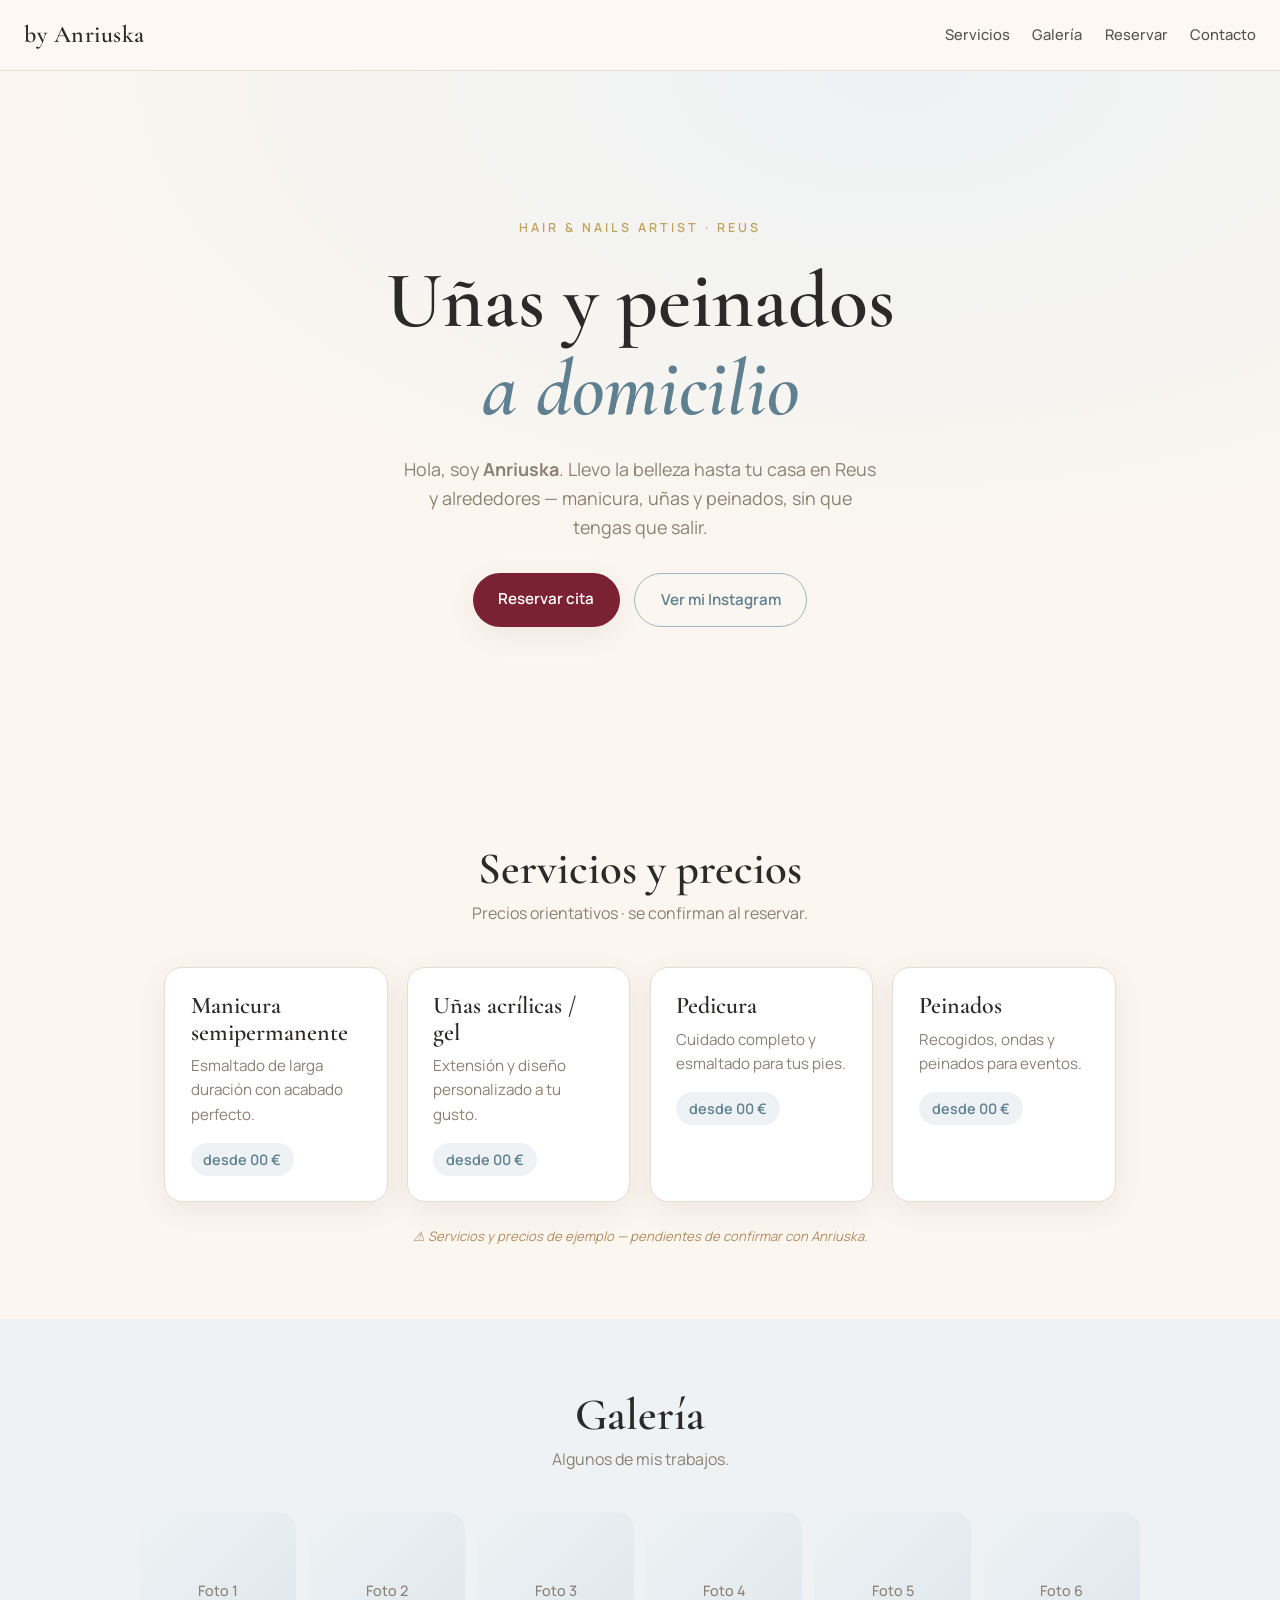
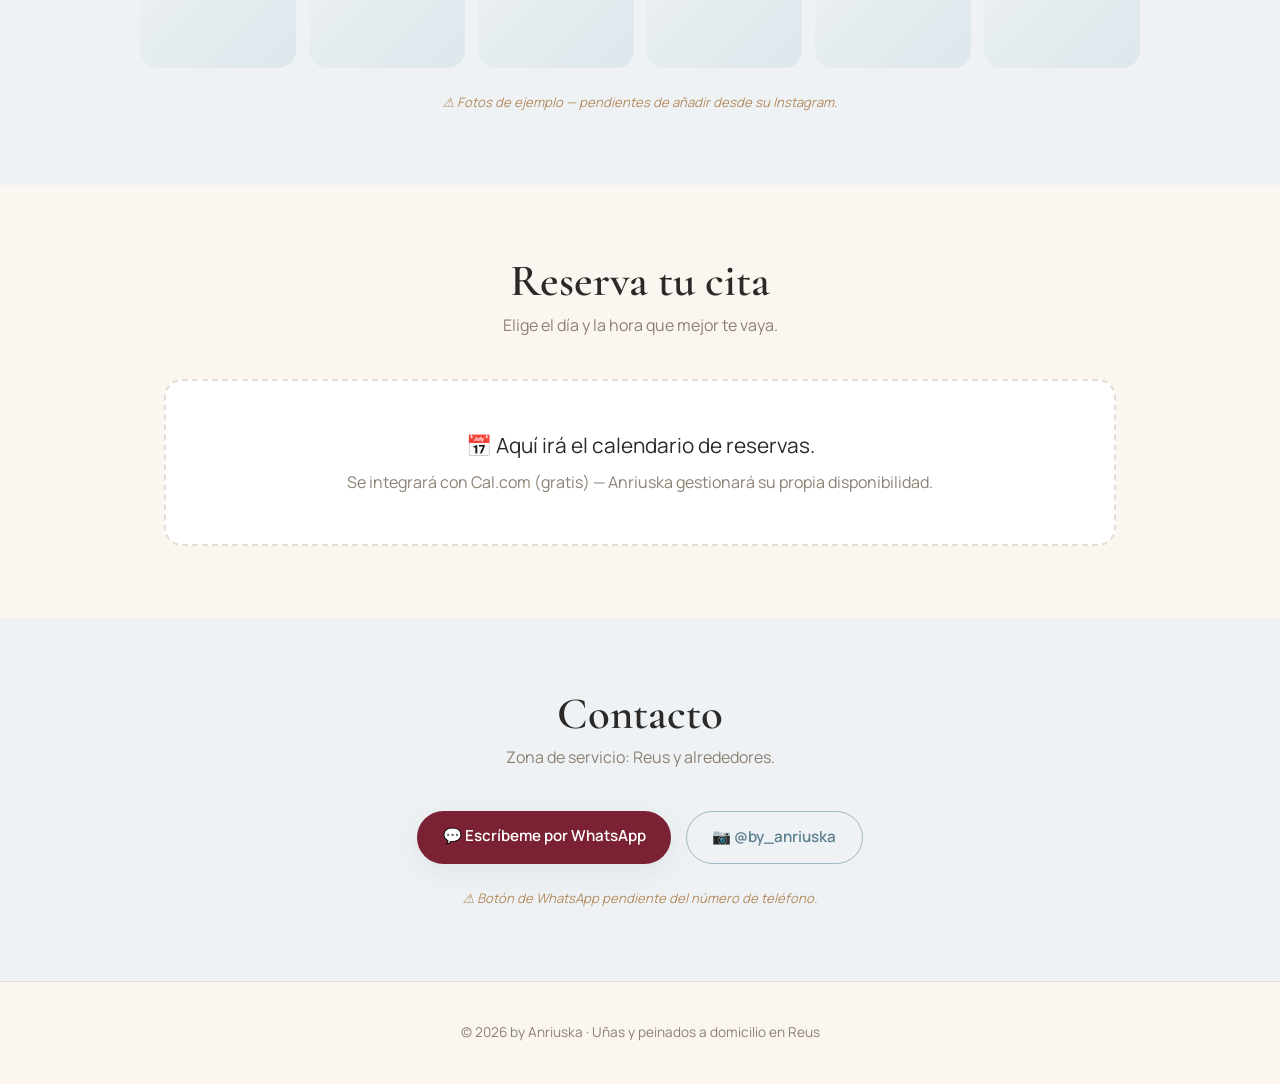
==== index.html @ acf0471b "Initial site: placeholder landing for by Anriuska Mobile-first one-page static site (Spanish): hero," ====
<!DOCTYPE html>
<html lang="es">
<head>
  <meta charset="UTF-8" />
  <meta name="viewport" content="width=device-width, initial-scale=1.0" />
  <title>by Anriuska · Uñas y peinados a domicilio en Reus</title>
  <meta name="description" content="Anriuska Bermúdez — Hair & Nails Artist. Manicura, uñas y peinados a domicilio en Reus. Reserva tu cita." />

  <!-- Open Graph (WhatsApp / Instagram link previews) -->
  <meta property="og:title" content="by Anriuska · Uñas y peinados a domicilio en Reus" />
  <meta property="og:description" content="Manicura, uñas y peinados a domicilio en Reus. Reserva tu cita." />
  <meta property="og:type" content="website" />

  <link rel="preconnect" href="https://fonts.googleapis.com" />
  <link rel="preconnect" href="https://fonts.gstatic.com" crossorigin />
  <link href="https://fonts.googleapis.com/css2?family=Cormorant+Garamond:wght@500;600&family=Manrope:wght@400;500;600&display=swap" rel="stylesheet" />
  <link rel="stylesheet" href="styles.css" />
</head>
<body>

  <!-- NAV -->
  <header class="nav">
    <a class="brand" href="#inicio">by&nbsp;Anriuska</a>
    <nav class="nav-links">
      <a href="#servicios">Servicios</a>
      <a href="#galeria">Galería</a>
      <a href="#reservar">Reservar</a>
      <a href="#contacto">Contacto</a>
    </nav>
  </header>

  <!-- HERO -->
  <section id="inicio" class="hero">
    <div class="hero-inner">
      <p class="eyebrow">Hair &amp; Nails Artist · Reus</p>
      <h1>Uñas y peinados<br /><span>a domicilio</span></h1>
      <p class="lead">
        Hola, soy <strong>Anriuska</strong>. Llevo la belleza hasta tu casa en Reus
        y alrededores — manicura, uñas y peinados, sin que tengas que salir.
      </p>
      <div class="hero-cta">
        <a class="btn btn-primary" href="#reservar">Reservar cita</a>
        <a class="btn btn-ghost" href="https://www.instagram.com/by_anriuska/" target="_blank" rel="noopener">Ver mi Instagram</a>
      </div>
    </div>
  </section>

  <!-- SERVICIOS -->
  <section id="servicios" class="section">
    <div class="section-head">
      <h2>Servicios y precios</h2>
      <p class="muted">Precios orientativos · se confirman al reservar.</p>
    </div>
    <div class="cards">
      <article class="card">
        <h3>Manicura semipermanente</h3>
        <p class="card-desc">Esmaltado de larga duración con acabado perfecto.</p>
        <span class="price">desde 00 €</span>
      </article>
      <article class="card">
        <h3>Uñas acrílicas / gel</h3>
        <p class="card-desc">Extensión y diseño personalizado a tu gusto.</p>
        <span class="price">desde 00 €</span>
      </article>
      <article class="card">
        <h3>Pedicura</h3>
        <p class="card-desc">Cuidado completo y esmaltado para tus pies.</p>
        <span class="price">desde 00 €</span>
      </article>
      <article class="card">
        <h3>Peinados</h3>
        <p class="card-desc">Recogidos, ondas y peinados para eventos.</p>
        <span class="price">desde 00 €</span>
      </article>
    </div>
    <p class="placeholder-note">⚠︎ Servicios y precios de ejemplo — pendientes de confirmar con Anriuska.</p>
  </section>

  <!-- GALERÍA -->
  <section id="galeria" class="section section-alt">
    <div class="section-head">
      <h2>Galería</h2>
      <p class="muted">Algunos de mis trabajos.</p>
    </div>
    <div class="gallery">
      <div class="gallery-item">Foto 1</div>
      <div class="gallery-item">Foto 2</div>
      <div class="gallery-item">Foto 3</div>
      <div class="gallery-item">Foto 4</div>
      <div class="gallery-item">Foto 5</div>
      <div class="gallery-item">Foto 6</div>
    </div>
    <p class="placeholder-note">⚠︎ Fotos de ejemplo — pendientes de añadir desde su Instagram.</p>
  </section>

  <!-- RESERVAR -->
  <section id="reservar" class="section">
    <div class="section-head">
      <h2>Reserva tu cita</h2>
      <p class="muted">Elige el día y la hora que mejor te vaya.</p>
    </div>
    <div class="booking-placeholder">
      <p>📅 Aquí irá el calendario de reservas.</p>
      <p class="muted">Se integrará con Cal.com (gratis) — Anriuska gestionará su propia disponibilidad.</p>
    </div>
  </section>

  <!-- CONTACTO -->
  <section id="contacto" class="section section-alt">
    <div class="section-head">
      <h2>Contacto</h2>
      <p class="muted">Zona de servicio: Reus y alrededores.</p>
    </div>
    <div class="contact-cta">
      <a class="btn btn-primary" href="#" data-wa>💬 Escríbeme por WhatsApp</a>
      <a class="btn btn-ghost" href="https://www.instagram.com/by_anriuska/" target="_blank" rel="noopener">📷 @by_anriuska</a>
    </div>
    <p class="placeholder-note">⚠︎ Botón de WhatsApp pendiente del número de teléfono.</p>
  </section>

  <footer class="footer">
    <p>© <span id="year"></span> by Anriuska · Uñas y peinados a domicilio en Reus</p>
  </footer>

  <script src="script.js"></script>
</body>
</html>
---- styles.css ----
:root {
  --bg: #fbf6ef;          /* cream / ivory */
  --bg-alt: #eef2f4;      /* soft powder-blue tint */
  --ink: #2b2a28;
  --muted: #8c8073;
  --accent: #9fb8c4;      /* dusty / powder blue */
  --accent-dark: #5f8090; /* deeper blue for hover/links */
  --gold: #c2a25a;        /* gold-leaf accent */
  --wine: #7a2233;        /* deep wine — CTAs */
  --wine-dark: #611a28;
  --card: #ffffff;
  --line: #e7ddd0;
  --radius: 18px;
  --shadow: 0 8px 30px rgba(80, 70, 60, 0.08);
}

* { box-sizing: border-box; margin: 0; padding: 0; }

html { scroll-behavior: smooth; }

body {
  font-family: "Manrope", system-ui, sans-serif;
  background: var(--bg);
  color: var(--ink);
  line-height: 1.6;
  -webkit-font-smoothing: antialiased;
}

h1, h2, h3 { font-family: "Cormorant Garamond", Georgia, serif; font-weight: 600; line-height: 1.1; }

.muted { color: var(--muted); }

/* NAV */
.nav {
  position: sticky; top: 0; z-index: 50;
  display: flex; align-items: center; justify-content: space-between;
  padding: 1rem 1.5rem;
  background: rgba(253, 248, 244, 0.85);
  backdrop-filter: blur(10px);
  border-bottom: 1px solid var(--line);
}
.brand { font-family: "Cormorant Garamond", serif; font-size: 1.5rem; font-weight: 600; color: var(--ink); text-decoration: none; letter-spacing: .5px; }
.nav-links { display: flex; gap: 1.4rem; }
.nav-links a { color: var(--ink); text-decoration: none; font-size: .92rem; font-weight: 500; opacity: .8; transition: opacity .2s; }
.nav-links a:hover { opacity: 1; color: var(--accent-dark); }

/* HERO */
.hero {
  display: flex; align-items: center; justify-content: center;
  min-height: 78vh; padding: 4rem 1.5rem;
  background: radial-gradient(120% 120% at 70% 0%, var(--bg-alt) 0%, var(--bg) 60%);
}
.hero-inner { max-width: 640px; text-align: center; }
.eyebrow { text-transform: uppercase; letter-spacing: 3px; font-size: .78rem; color: var(--gold); font-weight: 600; margin-bottom: 1.2rem; }
.hero h1 { font-size: clamp(2.8rem, 9vw, 5rem); margin-bottom: 1.4rem; }
.hero h1 span { font-style: italic; color: var(--accent-dark); }
.lead { font-size: 1.12rem; color: var(--muted); max-width: 30rem; margin: 0 auto 2rem; }
.hero-cta { display: flex; gap: .9rem; justify-content: center; flex-wrap: wrap; }

/* BUTTONS */
.btn { display: inline-block; padding: .85rem 1.6rem; border-radius: 999px; font-weight: 600; font-size: .95rem; text-decoration: none; transition: transform .15s, box-shadow .2s, background .2s; }
.btn:active { transform: translateY(1px); }
.btn-primary { background: var(--wine); color: #fff; box-shadow: var(--shadow); }
.btn-primary:hover { background: var(--wine-dark); }
.btn-ghost { background: transparent; color: var(--accent-dark); border: 1.5px solid var(--accent); }
.btn-ghost:hover { background: var(--bg-alt); }

/* SECTIONS */
.section { max-width: 1000px; margin: 0 auto; padding: 4.5rem 1.5rem; }
.section-alt { background: var(--bg-alt); max-width: none; }
.section-alt > * { max-width: 1000px; margin-left: auto; margin-right: auto; }
.section-head { text-align: center; margin-bottom: 2.5rem; }
.section-head h2 { font-size: clamp(2rem, 5vw, 2.8rem); margin-bottom: .4rem; }

/* CARDS */
.cards { display: grid; grid-template-columns: repeat(auto-fit, minmax(220px, 1fr)); gap: 1.2rem; }
.card { background: var(--card); border: 1px solid var(--line); border-radius: var(--radius); padding: 1.6rem; box-shadow: var(--shadow); }
.card h3 { font-size: 1.5rem; margin-bottom: .5rem; }
.card-desc { color: var(--muted); font-size: .95rem; margin-bottom: 1rem; }
.price { display: inline-block; font-weight: 600; color: var(--accent-dark); background: var(--bg-alt); padding: .3rem .8rem; border-radius: 999px; font-size: .9rem; }

/* GALLERY */
.gallery { display: grid; grid-template-columns: repeat(auto-fill, minmax(150px, 1fr)); gap: .8rem; }
.gallery-item {
  aspect-ratio: 1; display: flex; align-items: center; justify-content: center;
  background: linear-gradient(135deg, var(--bg-alt), #dde7ec);
  border-radius: var(--radius); color: var(--muted); font-size: .9rem; font-weight: 500;
}

/* BOOKING */
.booking-placeholder { text-align: center; padding: 3rem 1.5rem; border: 2px dashed var(--line); border-radius: var(--radius); background: var(--card); }
.booking-placeholder p:first-child { font-size: 1.3rem; margin-bottom: .5rem; }

/* CONTACT */
.contact-cta { display: flex; gap: .9rem; justify-content: center; flex-wrap: wrap; }

/* NOTES */
.placeholder-note { text-align: center; margin-top: 1.5rem; font-size: .82rem; color: #b58b5f; font-style: italic; }

/* FOOTER */
.footer { text-align: center; padding: 2.5rem 1.5rem; color: var(--muted); font-size: .85rem; border-top: 1px solid var(--line); }

@media (max-width: 560px) {
  .nav-links { display: none; }
}
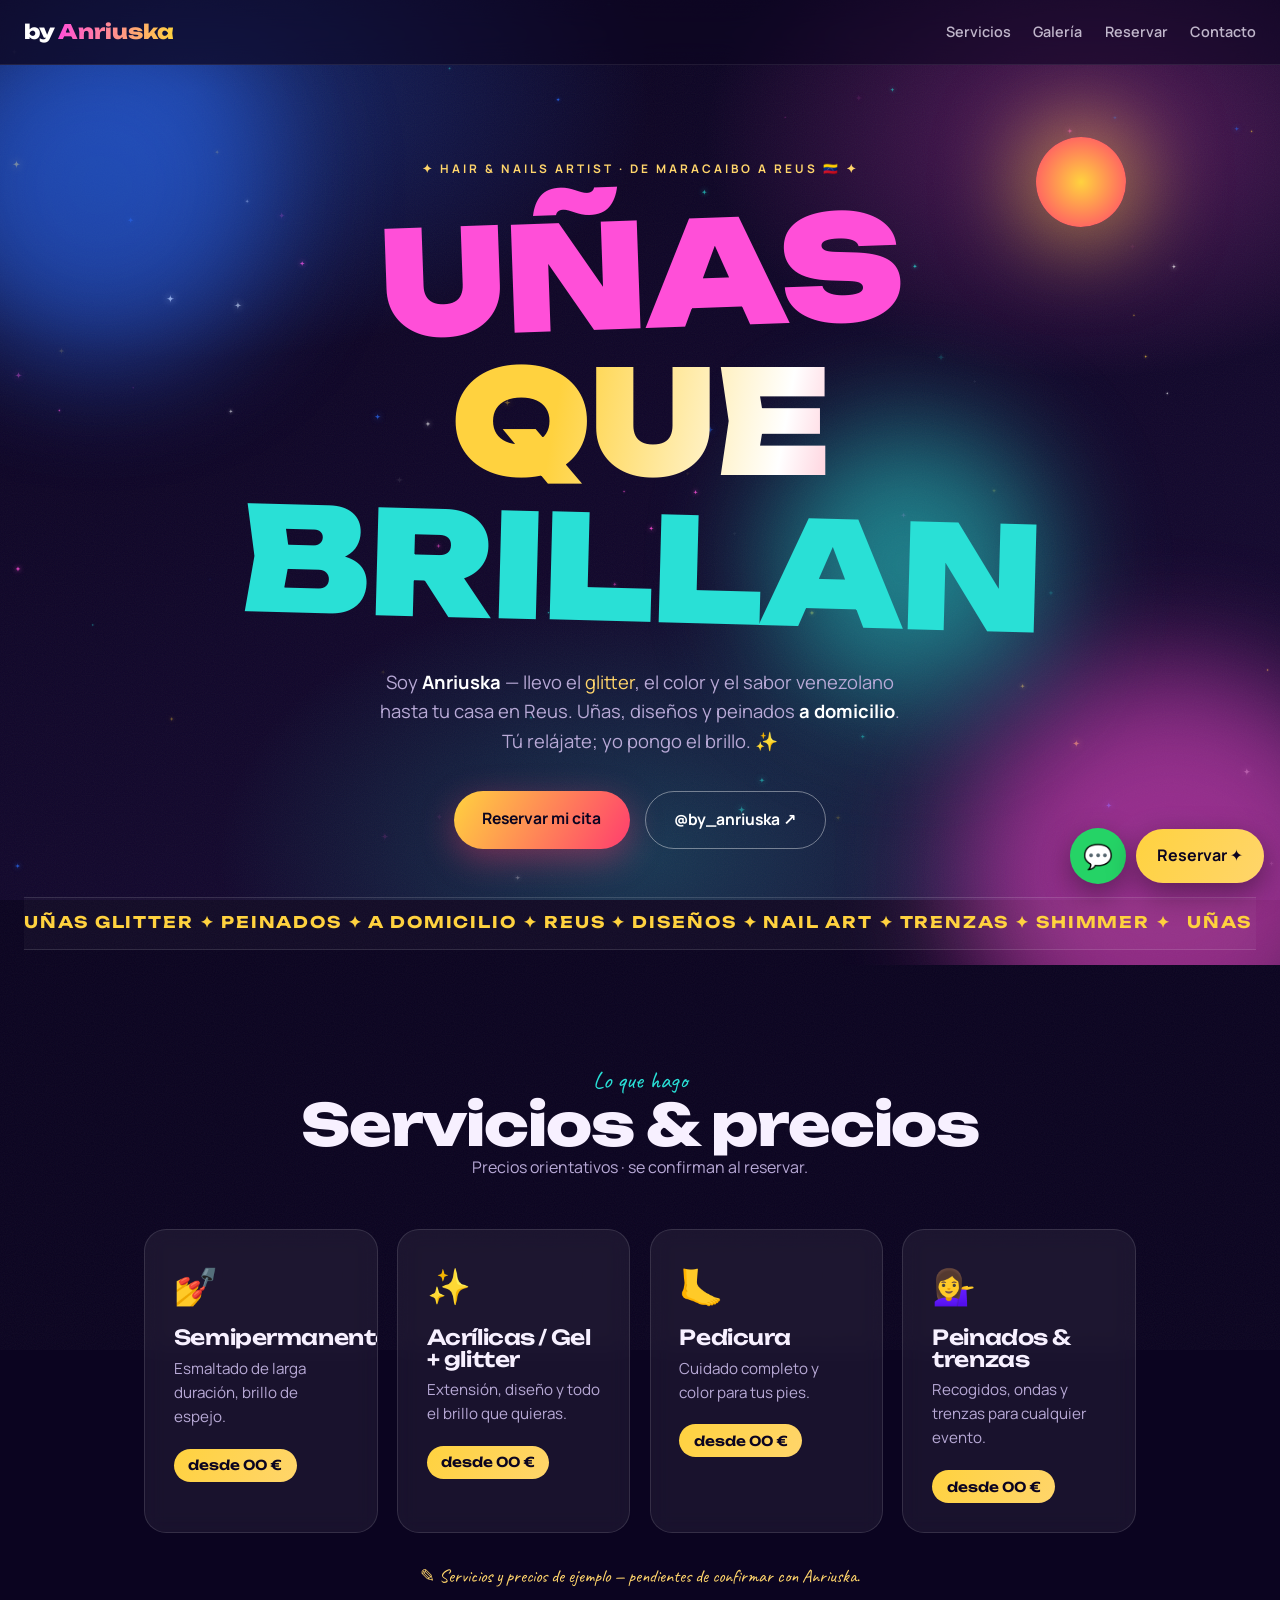
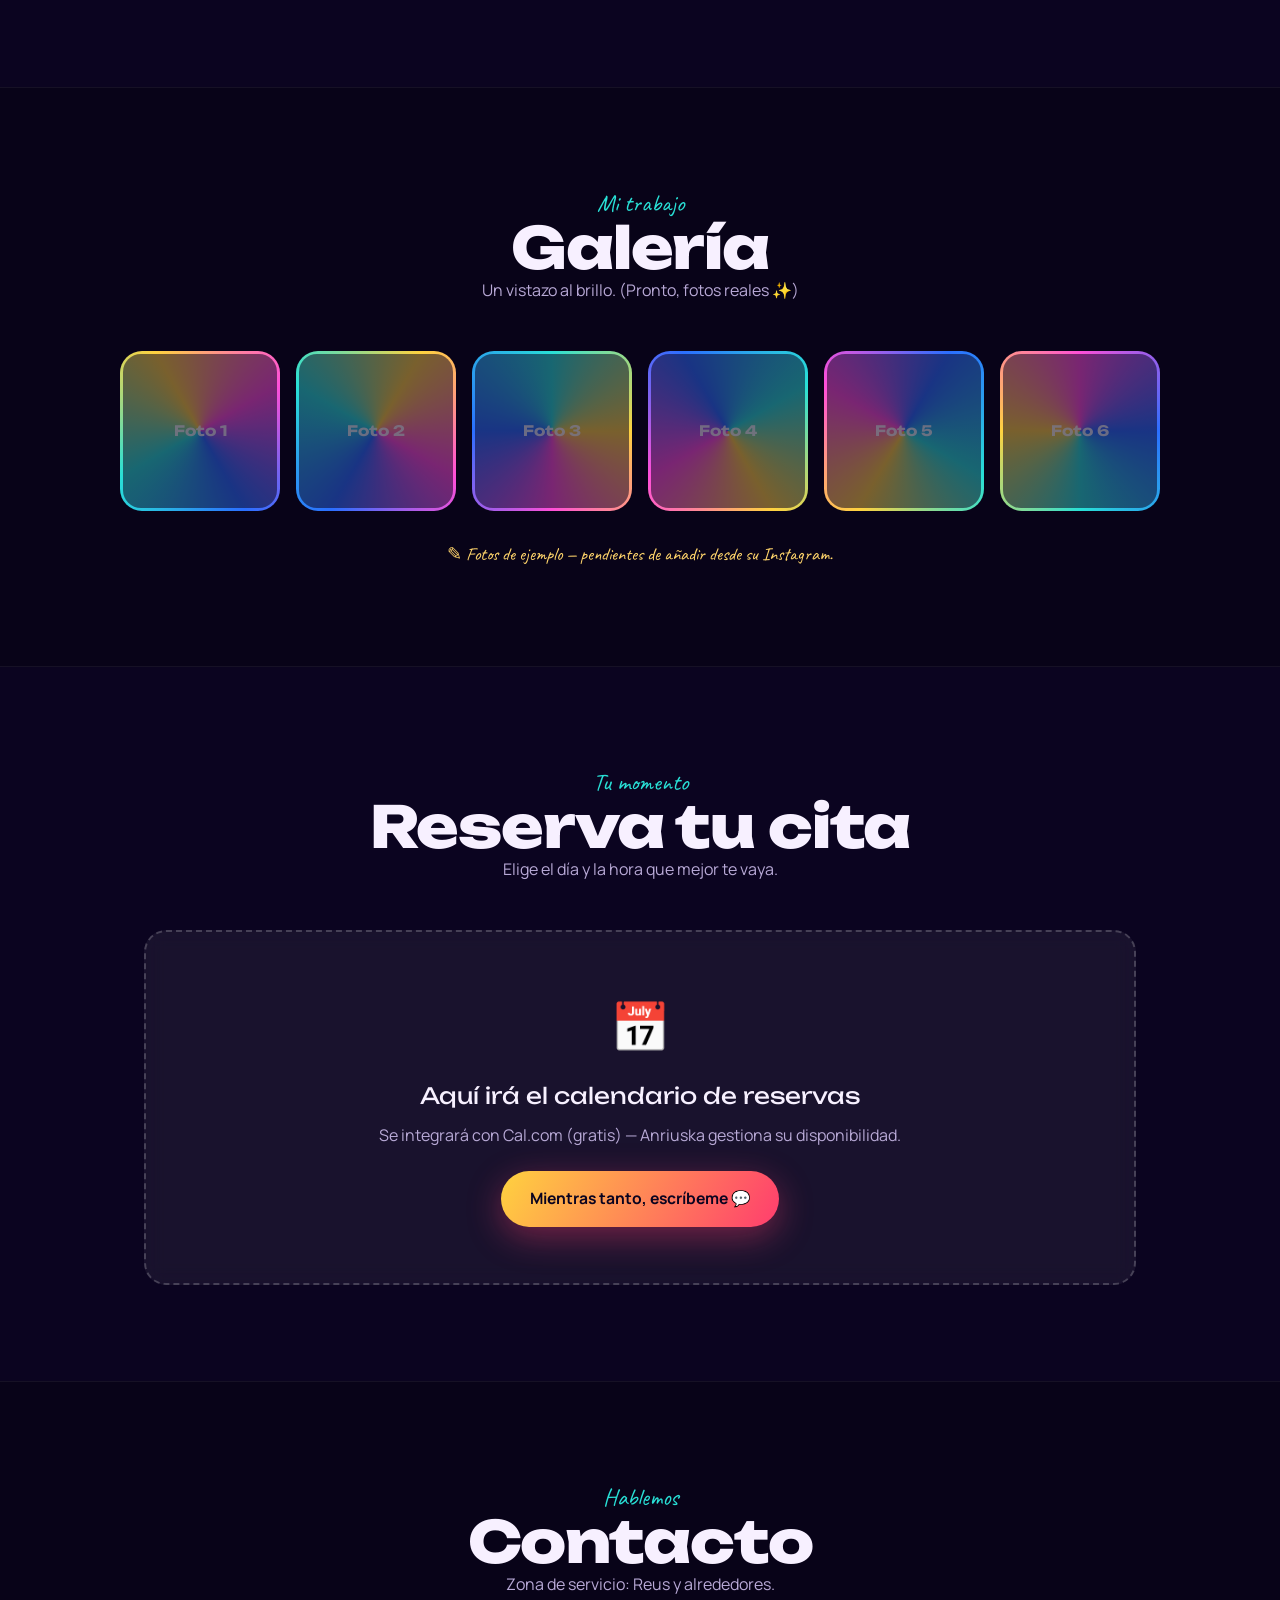
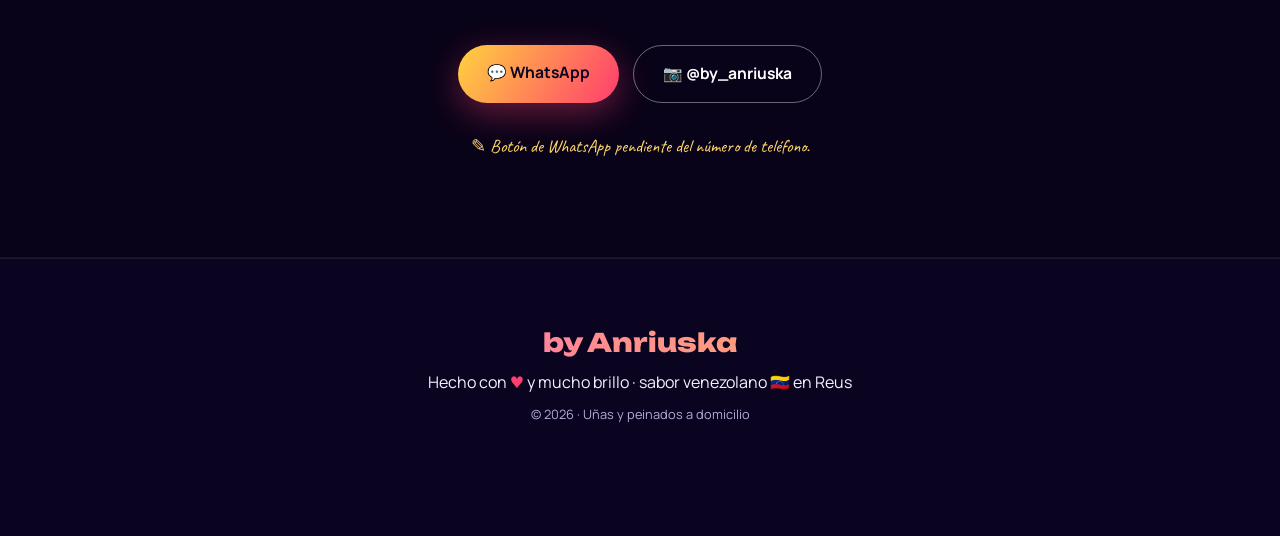
==== commit 21cc470d: "Wild redesign: Venezuelan tropical glitter maximalism Sparkle canvas + cursor trail, animated gradie" ====
--- a/index.html
+++ b/index.html
@@ -3,24 +3,34 @@
 <head>
   <meta charset="UTF-8" />
   <meta name="viewport" content="width=device-width, initial-scale=1.0" />
-  <title>by Anriuska · Uñas y peinados a domicilio en Reus</title>
-  <meta name="description" content="Anriuska Bermúdez — Hair & Nails Artist. Manicura, uñas y peinados a domicilio en Reus. Reserva tu cita." />
+  <title>by Anriuska ✦ Uñas &amp; peinados a domicilio · Reus</title>
+  <meta name="description" content="Anriuska Bermúdez — Hair & Nails Artist venezolana en Reus. Uñas glitter, diseños personalizados y peinados a domicilio. Sabor de Maracaibo, brillo de verdad. ✨" />
 
-  <!-- Open Graph (WhatsApp / Instagram link previews) -->
-  <meta property="og:title" content="by Anriuska · Uñas y peinados a domicilio en Reus" />
-  <meta property="og:description" content="Manicura, uñas y peinados a domicilio en Reus. Reserva tu cita." />
+  <meta property="og:title" content="by Anriuska ✦ Uñas & peinados a domicilio · Reus" />
+  <meta property="og:description" content="Brillo venezolano a domicilio en Reus. Uñas, glitter y peinados. Reserva tu cita ✨" />
   <meta property="og:type" content="website" />
+  <meta name="theme-color" content="#0b0420" />
 
   <link rel="preconnect" href="https://fonts.googleapis.com" />
   <link rel="preconnect" href="https://fonts.gstatic.com" crossorigin />
-  <link href="https://fonts.googleapis.com/css2?family=Cormorant+Garamond:wght@500;600&family=Manrope:wght@400;500;600&display=swap" rel="stylesheet" />
+  <link href="https://fonts.googleapis.com/css2?family=Unbounded:wght@400;600;800;900&family=Caveat:wght@600;700&family=Manrope:wght@400;500;600;700&display=swap" rel="stylesheet" />
   <link rel="stylesheet" href="styles.css" />
 </head>
 <body>
+  <!-- glitter / sparkle layers -->
+  <canvas id="sparkles" aria-hidden="true"></canvas>
+  <div class="grain" aria-hidden="true"></div>
+  <div class="lightning" aria-hidden="true"></div>
+
+  <!-- floating sticky actions -->
+  <div class="dock">
+    <a class="dock-btn wa" href="#" data-wa aria-label="WhatsApp">💬</a>
+    <a class="dock-btn book" href="#reservar" aria-label="Reservar">Reservar ✦</a>
+  </div>
 
   <!-- NAV -->
   <header class="nav">
-    <a class="brand" href="#inicio">by&nbsp;Anriuska</a>
+    <a class="brand" href="#inicio">by<span>Anriuska</span></a>
     <nav class="nav-links">
       <a href="#servicios">Servicios</a>
       <a href="#galeria">Galería</a>
@@ -31,95 +41,124 @@
 
   <!-- HERO -->
   <section id="inicio" class="hero">
+    <div class="blob blob-1"></div>
+    <div class="blob blob-2"></div>
+    <div class="blob blob-3"></div>
+    <div class="sun"></div>
+
     <div class="hero-inner">
-      <p class="eyebrow">Hair &amp; Nails Artist · Reus</p>
-      <h1>Uñas y peinados<br /><span>a domicilio</span></h1>
+      <p class="eyebrow">✦ Hair &amp; Nails Artist · de Maracaibo a Reus 🇻🇪 ✦</p>
+      <h1 class="kinetic">
+        <span class="line">UÑAS</span>
+        <span class="line shimmer">QUE</span>
+        <span class="line">BRILLAN</span>
+      </h1>
       <p class="lead">
-        Hola, soy <strong>Anriuska</strong>. Llevo la belleza hasta tu casa en Reus
-        y alrededores — manicura, uñas y peinados, sin que tengas que salir.
+        Soy <strong>Anriuska</strong> — llevo el <em>glitter</em>, el color y el sabor
+        venezolano hasta tu casa en Reus. Uñas, diseños y peinados <strong>a domicilio</strong>.
+        Tú relájate; yo pongo el brillo. ✨
       </p>
       <div class="hero-cta">
-        <a class="btn btn-primary" href="#reservar">Reservar cita</a>
-        <a class="btn btn-ghost" href="https://www.instagram.com/by_anriuska/" target="_blank" rel="noopener">Ver mi Instagram</a>
+        <a class="btn btn-primary" href="#reservar">Reservar mi cita</a>
+        <a class="btn btn-ghost" href="https://www.instagram.com/by_anriuska/" target="_blank" rel="noopener">@by_anriuska ↗</a>
+      </div>
+    </div>
+
+    <div class="marquee" aria-hidden="true">
+      <div class="marquee-track">
+        <span>UÑAS GLITTER ✦ PEINADOS ✦ A DOMICILIO ✦ REUS ✦ DISEÑOS ✦ NAIL ART ✦ TRENZAS ✦ SHIMMER ✦ </span>
+        <span>UÑAS GLITTER ✦ PEINADOS ✦ A DOMICILIO ✦ REUS ✦ DISEÑOS ✦ NAIL ART ✦ TRENZAS ✦ SHIMMER ✦ </span>
       </div>
     </div>
   </section>
 
   <!-- SERVICIOS -->
   <section id="servicios" class="section">
-    <div class="section-head">
-      <h2>Servicios y precios</h2>
+    <div class="section-head reveal">
+      <p class="kicker">Lo que hago</p>
+      <h2>Servicios &amp; precios</h2>
       <p class="muted">Precios orientativos · se confirman al reservar.</p>
     </div>
     <div class="cards">
-      <article class="card">
-        <h3>Manicura semipermanente</h3>
-        <p class="card-desc">Esmaltado de larga duración con acabado perfecto.</p>
+      <article class="card reveal">
+        <div class="card-emoji">💅</div>
+        <h3>Semipermanente</h3>
+        <p class="card-desc">Esmaltado de larga duración, brillo de espejo.</p>
         <span class="price">desde 00 €</span>
       </article>
-      <article class="card">
-        <h3>Uñas acrílicas / gel</h3>
-        <p class="card-desc">Extensión y diseño personalizado a tu gusto.</p>
+      <article class="card reveal">
+        <div class="card-emoji">✨</div>
+        <h3>Acrílicas / Gel + glitter</h3>
+        <p class="card-desc">Extensión, diseño y todo el brillo que quieras.</p>
         <span class="price">desde 00 €</span>
       </article>
-      <article class="card">
+      <article class="card reveal">
+        <div class="card-emoji">🦶</div>
         <h3>Pedicura</h3>
-        <p class="card-desc">Cuidado completo y esmaltado para tus pies.</p>
+        <p class="card-desc">Cuidado completo y color para tus pies.</p>
         <span class="price">desde 00 €</span>
       </article>
-      <article class="card">
-        <h3>Peinados</h3>
-        <p class="card-desc">Recogidos, ondas y peinados para eventos.</p>
+      <article class="card reveal">
+        <div class="card-emoji">💁‍♀️</div>
+        <h3>Peinados &amp; trenzas</h3>
+        <p class="card-desc">Recogidos, ondas y trenzas para cualquier evento.</p>
         <span class="price">desde 00 €</span>
       </article>
     </div>
-    <p class="placeholder-note">⚠︎ Servicios y precios de ejemplo — pendientes de confirmar con Anriuska.</p>
+    <p class="placeholder-note">✎ Servicios y precios de ejemplo — pendientes de confirmar con Anriuska.</p>
   </section>
 
   <!-- GALERÍA -->
-  <section id="galeria" class="section section-alt">
-    <div class="section-head">
+  <section id="galeria" class="section section-dark">
+    <div class="section-head reveal">
+      <p class="kicker">Mi trabajo</p>
       <h2>Galería</h2>
-      <p class="muted">Algunos de mis trabajos.</p>
+      <p class="muted">Un vistazo al brillo. (Pronto, fotos reales ✨)</p>
     </div>
     <div class="gallery">
-      <div class="gallery-item">Foto 1</div>
-      <div class="gallery-item">Foto 2</div>
-      <div class="gallery-item">Foto 3</div>
-      <div class="gallery-item">Foto 4</div>
-      <div class="gallery-item">Foto 5</div>
-      <div class="gallery-item">Foto 6</div>
+      <div class="gallery-item tilt" style="--h:1">Foto 1</div>
+      <div class="gallery-item tilt" style="--h:2">Foto 2</div>
+      <div class="gallery-item tilt" style="--h:3">Foto 3</div>
+      <div class="gallery-item tilt" style="--h:4">Foto 4</div>
+      <div class="gallery-item tilt" style="--h:5">Foto 5</div>
+      <div class="gallery-item tilt" style="--h:6">Foto 6</div>
     </div>
-    <p class="placeholder-note">⚠︎ Fotos de ejemplo — pendientes de añadir desde su Instagram.</p>
+    <p class="placeholder-note light">✎ Fotos de ejemplo — pendientes de añadir desde su Instagram.</p>
   </section>
 
   <!-- RESERVAR -->
   <section id="reservar" class="section">
-    <div class="section-head">
+    <div class="section-head reveal">
+      <p class="kicker">Tu momento</p>
       <h2>Reserva tu cita</h2>
       <p class="muted">Elige el día y la hora que mejor te vaya.</p>
     </div>
-    <div class="booking-placeholder">
-      <p>📅 Aquí irá el calendario de reservas.</p>
-      <p class="muted">Se integrará con Cal.com (gratis) — Anriuska gestionará su propia disponibilidad.</p>
+    <div class="booking-placeholder reveal">
+      <div class="card-emoji">📅</div>
+      <p class="big">Aquí irá el calendario de reservas</p>
+      <p class="muted">Se integrará con Cal.com (gratis) — Anriuska gestiona su disponibilidad.</p>
+      <a class="btn btn-primary" href="#" data-wa>Mientras tanto, escríbeme 💬</a>
     </div>
   </section>
 
   <!-- CONTACTO -->
-  <section id="contacto" class="section section-alt">
-    <div class="section-head">
+  <section id="contacto" class="section section-dark">
+    <div class="section-head reveal">
+      <p class="kicker">Hablemos</p>
       <h2>Contacto</h2>
       <p class="muted">Zona de servicio: Reus y alrededores.</p>
     </div>
-    <div class="contact-cta">
-      <a class="btn btn-primary" href="#" data-wa>💬 Escríbeme por WhatsApp</a>
-      <a class="btn btn-ghost" href="https://www.instagram.com/by_anriuska/" target="_blank" rel="noopener">📷 @by_anriuska</a>
+    <div class="contact-cta reveal">
+      <a class="btn btn-primary" href="#" data-wa>💬 WhatsApp</a>
+      <a class="btn btn-ghost light" href="https://www.instagram.com/by_anriuska/" target="_blank" rel="noopener">📷 @by_anriuska</a>
     </div>
-    <p class="placeholder-note">⚠︎ Botón de WhatsApp pendiente del número de teléfono.</p>
+    <p class="placeholder-note light">✎ Botón de WhatsApp pendiente del número de teléfono.</p>
   </section>
 
   <footer class="footer">
-    <p>© <span id="year"></span> by Anriuska · Uñas y peinados a domicilio en Reus</p>
+    <p class="sig">by Anriuska</p>
+    <p>Hecho con <span class="heart">♥</span> y mucho brillo · sabor venezolano 🇻🇪 en Reus</p>
+    <p class="muted small">© <span id="year"></span> · Uñas y peinados a domicilio</p>
   </footer>
 
   <script src="script.js"></script>
--- a/styles.css
+++ b/styles.css
@@ -1,105 +1,192 @@
 :root {
-  --bg: #fbf6ef;          /* cream / ivory */
-  --bg-alt: #eef2f4;      /* soft powder-blue tint */
-  --ink: #2b2a28;
-  --muted: #8c8073;
-  --accent: #9fb8c4;      /* dusty / powder blue */
-  --accent-dark: #5f8090; /* deeper blue for hover/links */
-  --gold: #c2a25a;        /* gold-leaf accent */
-  --wine: #7a2233;        /* deep wine — CTAs */
-  --wine-dark: #611a28;
-  --card: #ffffff;
-  --line: #e7ddd0;
-  --radius: 18px;
-  --shadow: 0 8px 30px rgba(80, 70, 60, 0.08);
+  /* Venezuelan tropical-night palette, reinterpreted */
+  --night: #0b0420;       /* deep indigo night (Maracaibo sky) */
+  --night-2: #160a33;
+  --ink: #f7f0ff;
+  --muted: #b8a9d6;
+  --amarillo: #ffd23f;    /* flag yellow → gold */
+  --azul: #2b6fff;        /* flag blue */
+  --rojo: #ff3d6e;        /* flag red → hot pink-red */
+  --magenta: #ff4fd8;
+  --cyan: #29e0d6;
+  --gold: #ffd56b;
+  --card: rgba(255, 255, 255, 0.06);
+  --radius: 22px;
 }
 
 * { box-sizing: border-box; margin: 0; padding: 0; }
-
 html { scroll-behavior: smooth; }
 
 body {
   font-family: "Manrope", system-ui, sans-serif;
-  background: var(--bg);
+  background: var(--night);
   color: var(--ink);
   line-height: 1.6;
+  overflow-x: hidden;
   -webkit-font-smoothing: antialiased;
+  position: relative;
 }
 
-h1, h2, h3 { font-family: "Cormorant Garamond", Georgia, serif; font-weight: 600; line-height: 1.1; }
+/* gradient mesh backdrop on the whole page */
+body::before {
+  content: "";
+  position: fixed; inset: 0; z-index: -3;
+  background:
+    radial-gradient(60% 50% at 15% 10%, rgba(43,111,255,.35), transparent 60%),
+    radial-gradient(50% 45% at 85% 15%, rgba(255,79,216,.30), transparent 60%),
+    radial-gradient(55% 50% at 50% 95%, rgba(41,224,214,.22), transparent 60%),
+    linear-gradient(160deg, var(--night), var(--night-2));
+}
 
+h1, h2, h3 { font-family: "Unbounded", system-ui, sans-serif; line-height: 1.02; letter-spacing: -.02em; }
 .muted { color: var(--muted); }
+em { font-style: normal; color: var(--gold); }
+strong { color: #fff; }
 
-/* NAV */
+/* ---------- glitter / fx layers ---------- */
+#sparkles { position: fixed; inset: 0; z-index: -1; pointer-events: none; }
+.grain {
+  position: fixed; inset: -50%; z-index: -2; pointer-events: none; opacity: .05;
+  background-image: url("data:image/svg+xml,%3Csvg xmlns='http://www.w3.org/2000/svg' width='120' height='120'%3E%3Cfilter id='n'%3E%3CfeTurbulence type='fractalNoise' baseFrequency='.9' numOctaves='2'/%3E%3C/filter%3E%3Crect width='100%25' height='100%25' filter='url(%23n)'/%3E%3C/svg%3E");
+  animation: grainShift 8s steps(6) infinite;
+}
+@keyframes grainShift { 0%{transform:translate(0,0)} 50%{transform:translate(-3%,2%)} 100%{transform:translate(2%,-2%)} }
+
+/* Catatumbo-lightning flash easter egg */
+.lightning {
+  position: fixed; inset: 0; z-index: -1; pointer-events: none;
+  background: radial-gradient(60% 40% at 75% 8%, rgba(255,255,255,.9), transparent 60%);
+  opacity: 0;
+}
+.lightning.flash { animation: flash 700ms ease-out; }
+@keyframes flash { 0%{opacity:0} 6%{opacity:.85} 12%{opacity:.1} 18%{opacity:.7} 30%{opacity:0} 100%{opacity:0} }
+
+/* ---------- dock (sticky actions) ---------- */
+.dock { position: fixed; right: 1rem; bottom: 1rem; z-index: 60; display: flex; gap: .6rem; align-items: center; }
+.dock-btn { text-decoration: none; font-weight: 700; border-radius: 999px; box-shadow: 0 10px 30px rgba(0,0,0,.4); transition: transform .15s; }
+.dock-btn:active { transform: scale(.94); }
+.dock-btn.wa { width: 56px; height: 56px; display: grid; place-items: center; font-size: 1.5rem; background: #25d366; }
+.dock-btn.book { padding: .9rem 1.3rem; color: var(--night); background: linear-gradient(120deg, var(--amarillo), var(--gold)); }
+
+/* ---------- nav ---------- */
 .nav {
   position: sticky; top: 0; z-index: 50;
   display: flex; align-items: center; justify-content: space-between;
   padding: 1rem 1.5rem;
-  background: rgba(253, 248, 244, 0.85);
-  backdrop-filter: blur(10px);
-  border-bottom: 1px solid var(--line);
+  background: rgba(11,4,32,.55);
+  backdrop-filter: blur(14px);
+  border-bottom: 1px solid rgba(255,255,255,.08);
 }
-.brand { font-family: "Cormorant Garamond", serif; font-size: 1.5rem; font-weight: 600; color: var(--ink); text-decoration: none; letter-spacing: .5px; }
+.brand { font-family: "Unbounded"; font-weight: 800; font-size: 1.25rem; color: #fff; text-decoration: none; }
+.brand span { background: linear-gradient(90deg, var(--magenta), var(--amarillo)); -webkit-background-clip: text; background-clip: text; color: transparent; margin-left: .15em; }
 .nav-links { display: flex; gap: 1.4rem; }
-.nav-links a { color: var(--ink); text-decoration: none; font-size: .92rem; font-weight: 500; opacity: .8; transition: opacity .2s; }
-.nav-links a:hover { opacity: 1; color: var(--accent-dark); }
+.nav-links a { color: var(--ink); text-decoration: none; font-size: .9rem; font-weight: 600; opacity: .75; transition: opacity .2s, color .2s; }
+.nav-links a:hover { opacity: 1; color: var(--amarillo); }
 
-/* HERO */
-.hero {
-  display: flex; align-items: center; justify-content: center;
-  min-height: 78vh; padding: 4rem 1.5rem;
-  background: radial-gradient(120% 120% at 70% 0%, var(--bg-alt) 0%, var(--bg) 60%);
+/* ---------- hero ---------- */
+.hero { position: relative; min-height: 100svh; display: flex; flex-direction: column; align-items: center; justify-content: center; padding: 5rem 1.5rem 0; overflow: hidden; }
+.hero-inner { max-width: 760px; text-align: center; z-index: 2; }
+
+.eyebrow { font-family: "Manrope"; text-transform: uppercase; letter-spacing: 3px; font-size: .74rem; color: var(--gold); font-weight: 700; margin-bottom: 1.4rem; }
+
+.kinetic { font-size: clamp(3.2rem, 16vw, 9rem); font-weight: 900; display: flex; flex-direction: column; align-items: center; }
+.kinetic .line { display: block; }
+.kinetic .line:nth-child(1) { color: var(--magenta); transform: rotate(-2deg); }
+.kinetic .line:nth-child(3) { color: var(--cyan); transform: rotate(1.5deg); }
+.shimmer {
+  background: linear-gradient(100deg, var(--amarillo) 10%, #fff 30%, var(--rojo) 50%, var(--magenta) 70%, var(--amarillo) 90%);
+  background-size: 300% 100%;
+  -webkit-background-clip: text; background-clip: text; color: transparent;
+  animation: shimmer 4s linear infinite;
 }
-.hero-inner { max-width: 640px; text-align: center; }
-.eyebrow { text-transform: uppercase; letter-spacing: 3px; font-size: .78rem; color: var(--gold); font-weight: 600; margin-bottom: 1.2rem; }
-.hero h1 { font-size: clamp(2.8rem, 9vw, 5rem); margin-bottom: 1.4rem; }
-.hero h1 span { font-style: italic; color: var(--accent-dark); }
-.lead { font-size: 1.12rem; color: var(--muted); max-width: 30rem; margin: 0 auto 2rem; }
+@keyframes shimmer { to { background-position: 300% 0; } }
+
+.lead { font-size: 1.15rem; color: var(--muted); max-width: 34rem; margin: 1.6rem auto 2.2rem; }
 .hero-cta { display: flex; gap: .9rem; justify-content: center; flex-wrap: wrap; }
 
-/* BUTTONS */
-.btn { display: inline-block; padding: .85rem 1.6rem; border-radius: 999px; font-weight: 600; font-size: .95rem; text-decoration: none; transition: transform .15s, box-shadow .2s, background .2s; }
-.btn:active { transform: translateY(1px); }
-.btn-primary { background: var(--wine); color: #fff; box-shadow: var(--shadow); }
-.btn-primary:hover { background: var(--wine-dark); }
-.btn-ghost { background: transparent; color: var(--accent-dark); border: 1.5px solid var(--accent); }
-.btn-ghost:hover { background: var(--bg-alt); }
+/* gradient blobs */
+.blob { position: absolute; border-radius: 50%; filter: blur(60px); opacity: .55; z-index: 0; animation: float 14s ease-in-out infinite; }
+.blob-1 { width: 360px; height: 360px; background: var(--azul); top: -60px; left: -80px; }
+.blob-2 { width: 420px; height: 420px; background: var(--magenta); bottom: -120px; right: -100px; animation-delay: -4s; }
+.blob-3 { width: 280px; height: 280px; background: var(--cyan); top: 40%; left: 60%; animation-delay: -8s; }
+@keyframes float { 0%,100%{transform:translate(0,0) scale(1)} 50%{transform:translate(20px,-30px) scale(1.1)} }
 
-/* SECTIONS */
-.section { max-width: 1000px; margin: 0 auto; padding: 4.5rem 1.5rem; }
-.section-alt { background: var(--bg-alt); max-width: none; }
-.section-alt > * { max-width: 1000px; margin-left: auto; margin-right: auto; }
-.section-head { text-align: center; margin-bottom: 2.5rem; }
-.section-head h2 { font-size: clamp(2rem, 5vw, 2.8rem); margin-bottom: .4rem; }
+/* Maracaibo sun */
+.sun { position: absolute; top: 8%; right: 12%; width: 90px; height: 90px; border-radius: 50%; background: radial-gradient(circle, var(--amarillo), var(--rojo)); box-shadow: 0 0 80px 20px rgba(255,210,63,.5); z-index: 0; animation: pulse 5s ease-in-out infinite; }
+@keyframes pulse { 0%,100%{transform:scale(1)} 50%{transform:scale(1.12)} }
 
-/* CARDS */
-.cards { display: grid; grid-template-columns: repeat(auto-fit, minmax(220px, 1fr)); gap: 1.2rem; }
-.card { background: var(--card); border: 1px solid var(--line); border-radius: var(--radius); padding: 1.6rem; box-shadow: var(--shadow); }
-.card h3 { font-size: 1.5rem; margin-bottom: .5rem; }
-.card-desc { color: var(--muted); font-size: .95rem; margin-bottom: 1rem; }
-.price { display: inline-block; font-weight: 600; color: var(--accent-dark); background: var(--bg-alt); padding: .3rem .8rem; border-radius: 999px; font-size: .9rem; }
+/* marquee */
+.marquee { position: relative; z-index: 2; width: 100%; margin-top: 3rem; padding: .8rem 0; border-top: 1px solid rgba(255,255,255,.12); border-bottom: 1px solid rgba(255,255,255,.12); overflow: hidden; background: rgba(255,255,255,.03); }
+.marquee-track { display: flex; white-space: nowrap; animation: scroll 22s linear infinite; }
+.marquee-track span { font-family: "Unbounded"; font-weight: 700; font-size: 1rem; letter-spacing: .12em; color: var(--amarillo); padding-right: 1rem; }
+@keyframes scroll { to { transform: translateX(-50%); } }
 
-/* GALLERY */
-.gallery { display: grid; grid-template-columns: repeat(auto-fill, minmax(150px, 1fr)); gap: .8rem; }
+/* ---------- sections ---------- */
+.section { max-width: 1040px; margin: 0 auto; padding: 6rem 1.5rem; position: relative; }
+.section-dark { max-width: none; background: rgba(0,0,0,.25); border-block: 1px solid rgba(255,255,255,.06); }
+.section-dark > * { max-width: 1040px; margin-inline: auto; }
+.section-head { text-align: center; margin-bottom: 3rem; }
+.kicker { font-family: "Caveat"; font-size: 1.5rem; color: var(--cyan); margin-bottom: -.2rem; }
+.section-head h2 { font-size: clamp(2.2rem, 6vw, 3.6rem); font-weight: 800; }
+
+/* cards */
+.cards { display: grid; grid-template-columns: repeat(auto-fit, minmax(230px, 1fr)); gap: 1.2rem; }
+.card { position: relative; background: var(--card); border: 1px solid rgba(255,255,255,.12); border-radius: var(--radius); padding: 1.8rem; backdrop-filter: blur(10px); overflow: hidden; transition: transform .25s, border-color .25s; }
+.card::before { content: ""; position: absolute; inset: 0; background: linear-gradient(120deg, transparent, rgba(255,79,216,.12), transparent); opacity: 0; transition: opacity .3s; }
+.card:hover { transform: translateY(-6px); border-color: var(--magenta); }
+.card:hover::before { opacity: 1; }
+.card-emoji { font-size: 2.2rem; margin-bottom: .8rem; }
+.card h3 { font-size: 1.3rem; font-weight: 600; margin-bottom: .5rem; }
+.card-desc { color: var(--muted); font-size: .95rem; margin-bottom: 1.2rem; }
+.price { display: inline-block; font-family: "Unbounded"; font-weight: 600; color: var(--night); background: linear-gradient(120deg, var(--amarillo), var(--gold)); padding: .35rem .9rem; border-radius: 999px; font-size: .85rem; }
+
+/* gallery */
+.gallery { display: grid; grid-template-columns: repeat(auto-fill, minmax(160px, 1fr)); gap: 1rem; }
 .gallery-item {
-  aspect-ratio: 1; display: flex; align-items: center; justify-content: center;
-  background: linear-gradient(135deg, var(--bg-alt), #dde7ec);
-  border-radius: var(--radius); color: var(--muted); font-size: .9rem; font-weight: 500;
+  aspect-ratio: 1; display: grid; place-items: center; border-radius: var(--radius);
+  background: conic-gradient(from calc(var(--h) * 60deg), var(--magenta), var(--azul), var(--cyan), var(--amarillo), var(--magenta));
+  color: rgba(255,255,255,.85); font-weight: 700; font-family: "Unbounded"; font-size: .9rem;
+  position: relative; overflow: hidden; transition: transform .25s;
 }
+.gallery-item::after { content: ""; position: absolute; inset: 3px; border-radius: calc(var(--radius) - 4px); background: rgba(11,4,32,.55); }
+.gallery-item span, .gallery-item { z-index: 1; }
+.gallery-item:hover { transform: scale(1.04) rotate(-1deg); }
 
-/* BOOKING */
-.booking-placeholder { text-align: center; padding: 3rem 1.5rem; border: 2px dashed var(--line); border-radius: var(--radius); background: var(--card); }
-.booking-placeholder p:first-child { font-size: 1.3rem; margin-bottom: .5rem; }
+/* booking */
+.booking-placeholder { text-align: center; padding: 3.5rem 1.5rem; border: 2px dashed rgba(255,255,255,.2); border-radius: var(--radius); background: var(--card); backdrop-filter: blur(10px); }
+.booking-placeholder .card-emoji { font-size: 3rem; }
+.booking-placeholder .big { font-family: "Unbounded"; font-size: 1.4rem; margin: .5rem 0 .6rem; }
+.booking-placeholder .btn { margin-top: 1.4rem; }
 
-/* CONTACT */
+/* contact */
 .contact-cta { display: flex; gap: .9rem; justify-content: center; flex-wrap: wrap; }
 
-/* NOTES */
-.placeholder-note { text-align: center; margin-top: 1.5rem; font-size: .82rem; color: #b58b5f; font-style: italic; }
+/* buttons */
+.btn { display: inline-block; padding: .95rem 1.8rem; border-radius: 999px; font-weight: 700; font-size: .98rem; text-decoration: none; transition: transform .15s, box-shadow .2s, filter .2s; }
+.btn:active { transform: translateY(2px); }
+.btn-primary { color: var(--night); background: linear-gradient(120deg, var(--amarillo), var(--rojo)); box-shadow: 0 10px 34px rgba(255,61,110,.4); }
+.btn-primary:hover { filter: brightness(1.08); box-shadow: 0 14px 40px rgba(255,61,110,.55); }
+.btn-ghost { color: #fff; border: 1.5px solid rgba(255,255,255,.4); }
+.btn-ghost:hover { border-color: var(--amarillo); color: var(--amarillo); }
 
-/* FOOTER */
-.footer { text-align: center; padding: 2.5rem 1.5rem; color: var(--muted); font-size: .85rem; border-top: 1px solid var(--line); }
+/* notes */
+.placeholder-note { text-align: center; margin-top: 1.8rem; font-family: "Caveat"; font-size: 1.15rem; color: var(--gold); }
 
-@media (max-width: 560px) {
+/* footer */
+.footer { text-align: center; padding: 4rem 1.5rem 7rem; border-top: 1px solid rgba(255,255,255,.08); }
+.footer .sig { font-family: "Unbounded"; font-weight: 800; font-size: 1.6rem; background: linear-gradient(90deg, var(--magenta), var(--amarillo)); -webkit-background-clip: text; background-clip: text; color: transparent; margin-bottom: .4rem; }
+.heart { color: var(--rojo); }
+.small { font-size: .8rem; margin-top: .5rem; }
+
+/* reveal on scroll */
+.reveal { opacity: 0; transform: translateY(30px); transition: opacity .7s ease, transform .7s ease; }
+.reveal.in { opacity: 1; transform: none; }
+
+@media (max-width: 600px) {
   .nav-links { display: none; }
+  .dock-btn.book { display: none; }
 }
+@media (prefers-reduced-motion: reduce) {
+  *, *::before, *::after { animation: none !important; transition: none !important; }
+  .reveal { opacity: 1; transform: none; }
+}
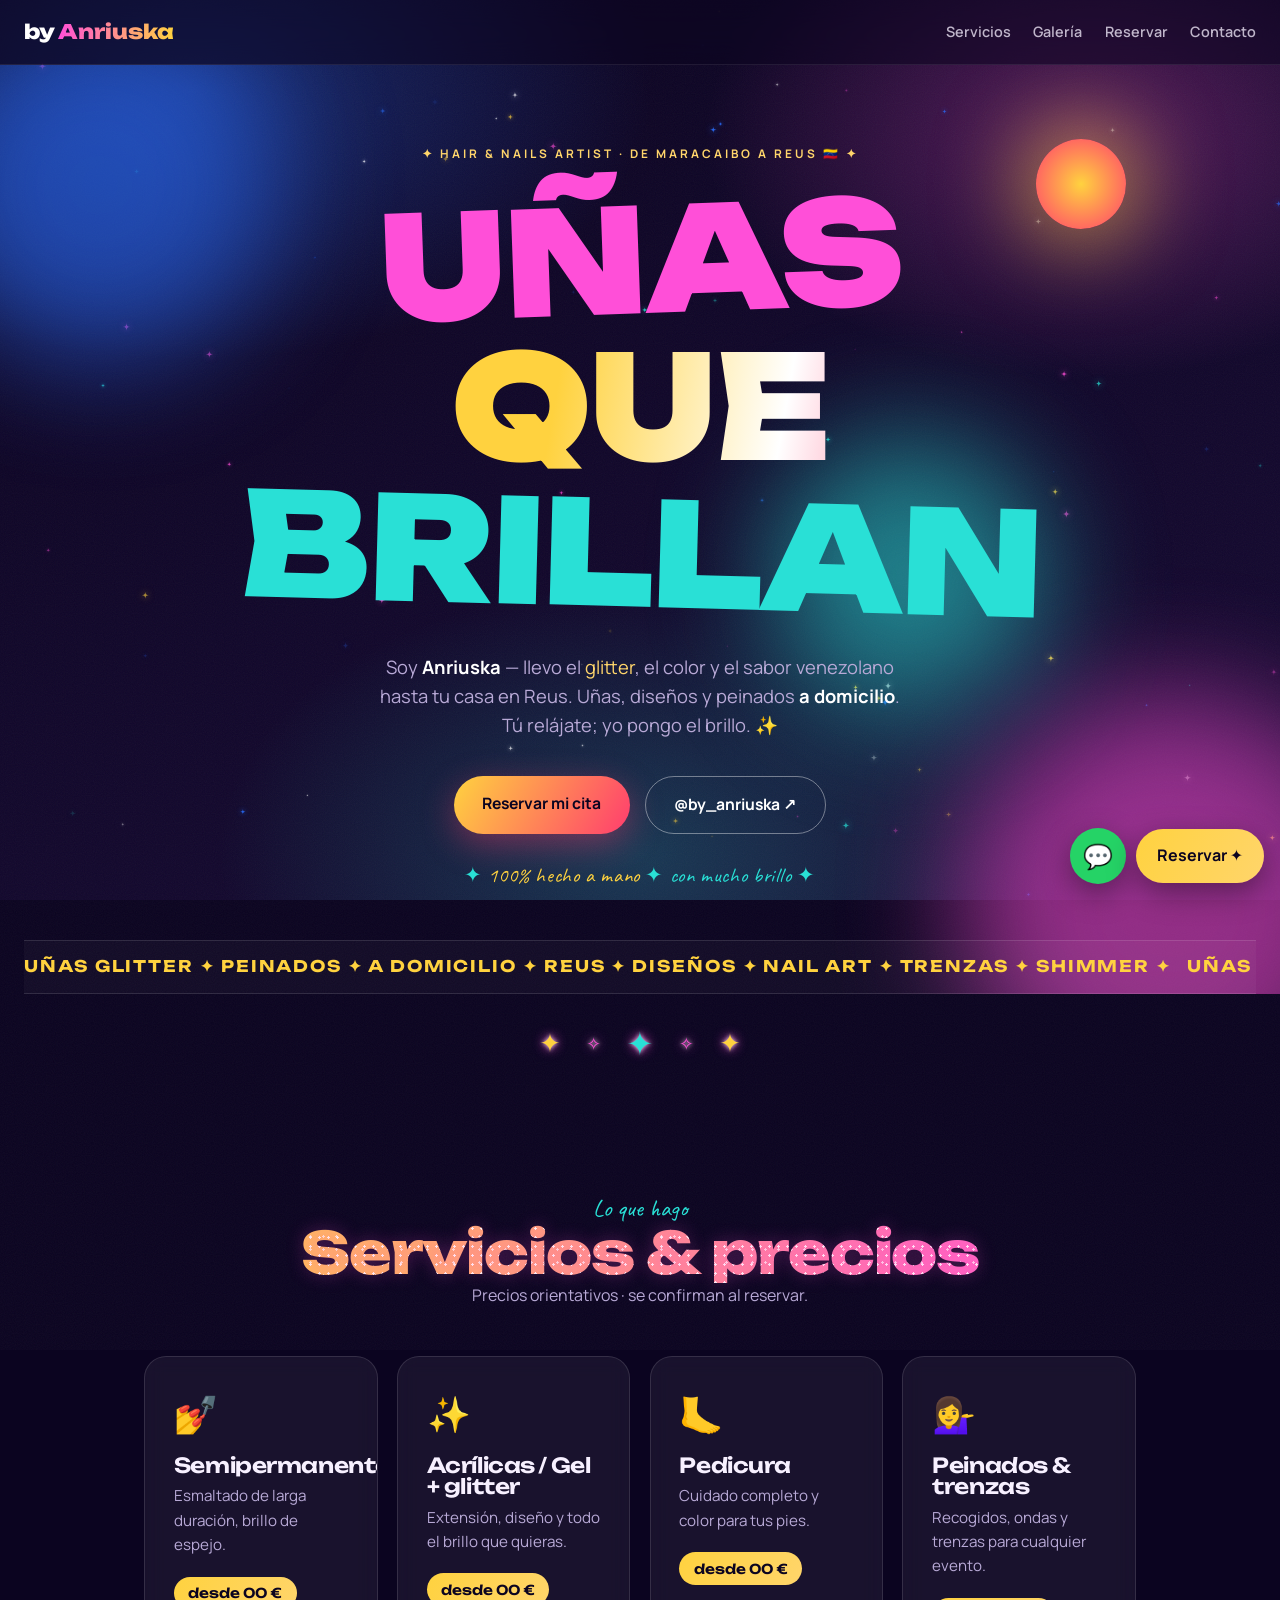
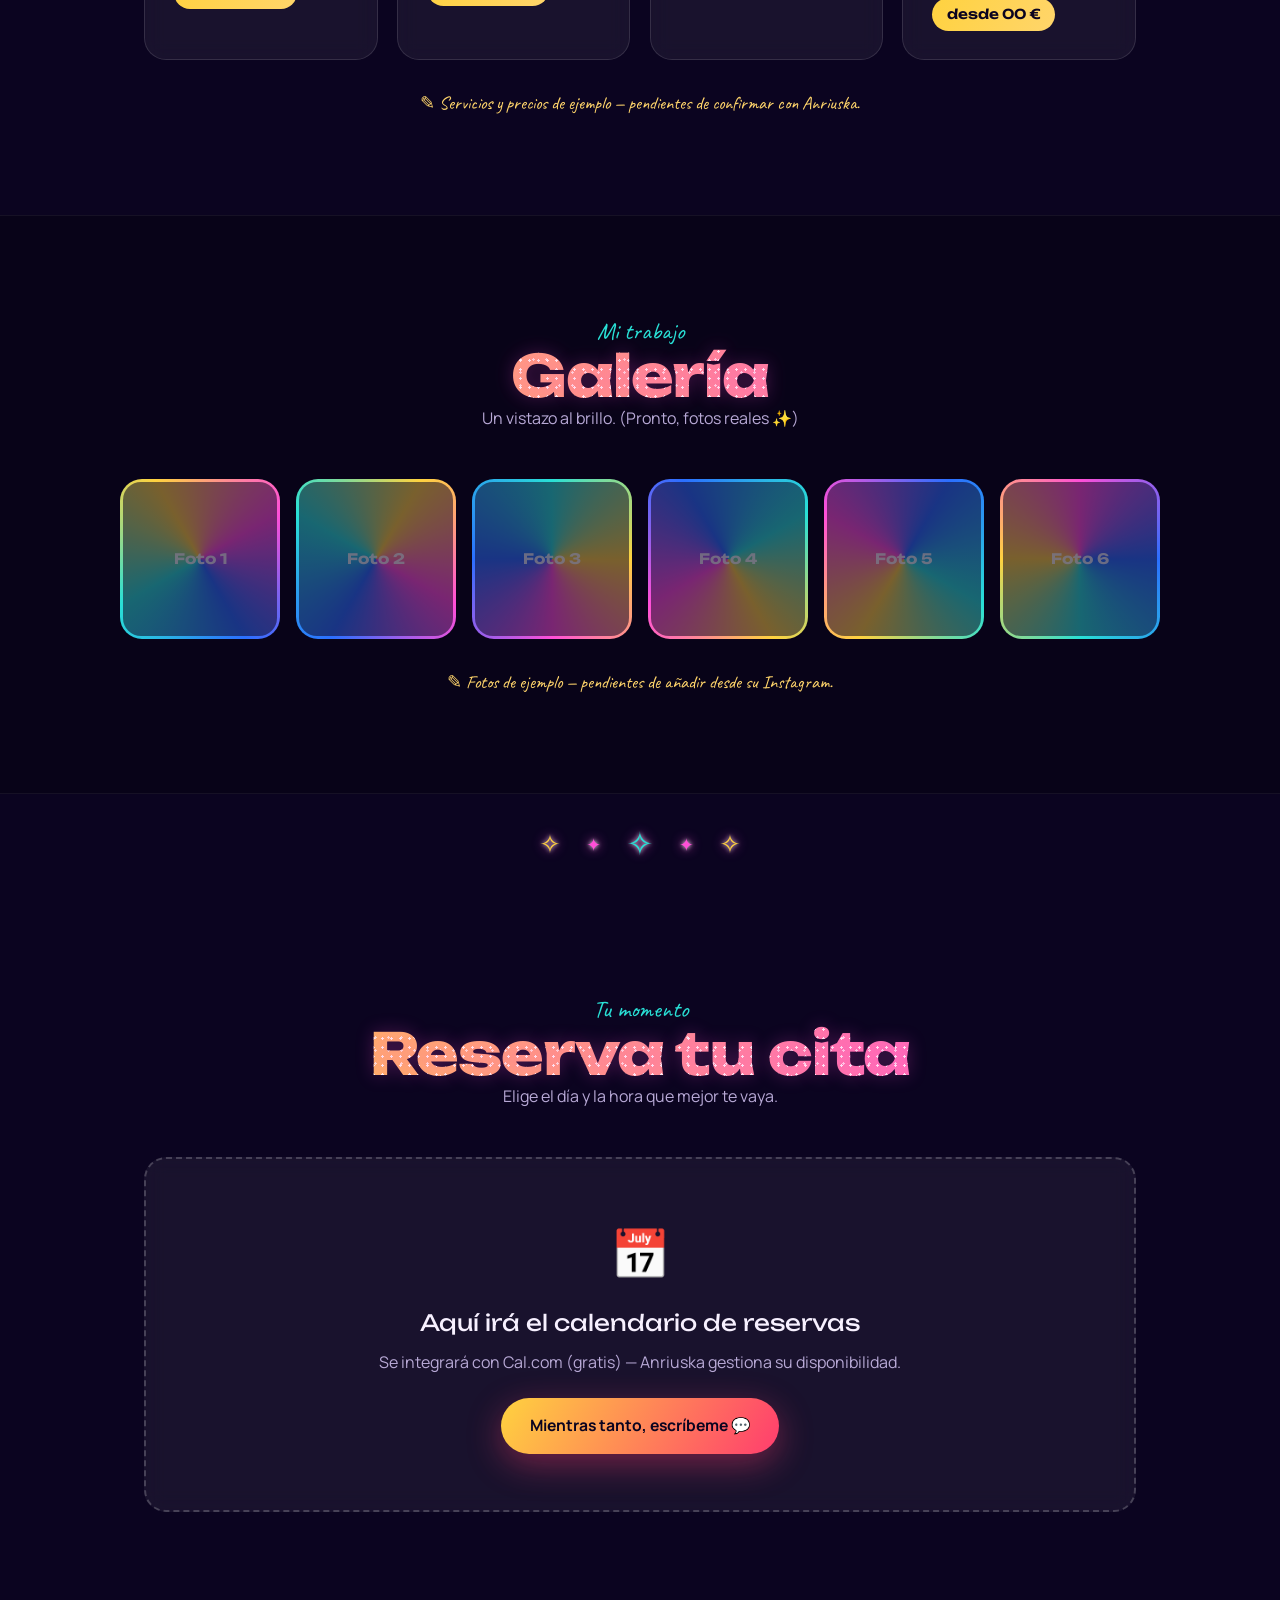
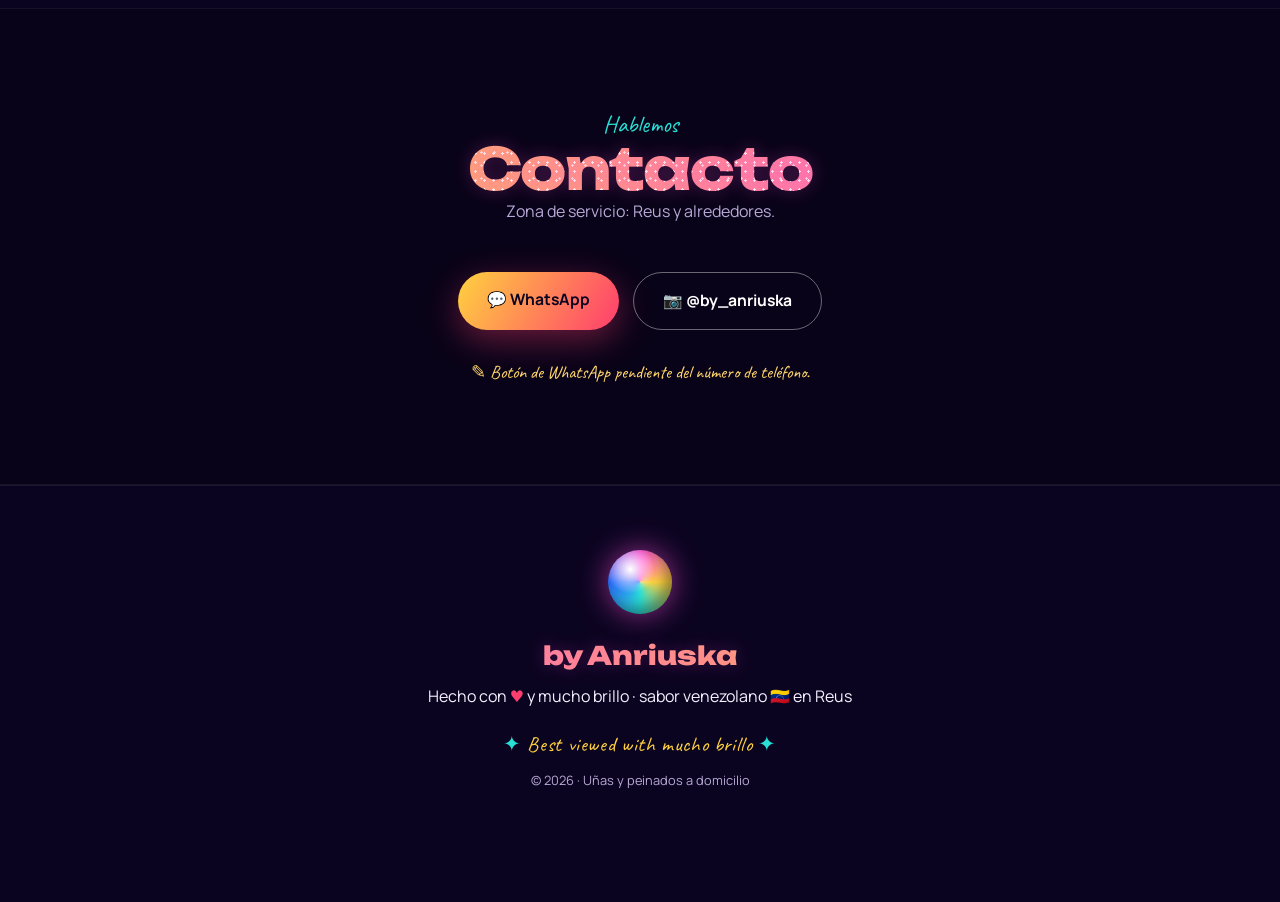
==== commit 412dc654: "Crank up Y2K glitter: glitter-fill headings, spinning sparkle dividers, blinking badges, disco ball " ====
--- a/index.html
+++ b/index.html
@@ -62,6 +62,7 @@
         <a class="btn btn-primary" href="#reservar">Reservar mi cita</a>
         <a class="btn btn-ghost" href="https://www.instagram.com/by_anriuska/" target="_blank" rel="noopener">@by_anriuska ↗</a>
       </div>
+      <p class="y2k-badge">✦ <span class="blink">100% hecho a mano</span> ✦ con mucho brillo ✦</p>
     </div>
 
     <div class="marquee" aria-hidden="true">
@@ -72,11 +73,16 @@
     </div>
   </section>
 
+  <!-- ✦ sparkle divider ✦ -->
+  <div class="divider" aria-hidden="true">
+    <span class="spark">✦</span><span class="spark">✧</span><span class="spark">✦</span><span class="spark">✧</span><span class="spark">✦</span>
+  </div>
+
   <!-- SERVICIOS -->
   <section id="servicios" class="section">
     <div class="section-head reveal">
       <p class="kicker">Lo que hago</p>
-      <h2>Servicios &amp; precios</h2>
+      <h2 class="glitter">Servicios &amp; precios</h2>
       <p class="muted">Precios orientativos · se confirman al reservar.</p>
     </div>
     <div class="cards">
@@ -112,7 +118,7 @@
   <section id="galeria" class="section section-dark">
     <div class="section-head reveal">
       <p class="kicker">Mi trabajo</p>
-      <h2>Galería</h2>
+      <h2 class="glitter">Galería</h2>
       <p class="muted">Un vistazo al brillo. (Pronto, fotos reales ✨)</p>
     </div>
     <div class="gallery">
@@ -126,11 +132,16 @@
     <p class="placeholder-note light">✎ Fotos de ejemplo — pendientes de añadir desde su Instagram.</p>
   </section>
 
+  <!-- ✦ sparkle divider ✦ -->
+  <div class="divider" aria-hidden="true">
+    <span class="spark">✧</span><span class="spark">✦</span><span class="spark">✧</span><span class="spark">✦</span><span class="spark">✧</span>
+  </div>
+
   <!-- RESERVAR -->
   <section id="reservar" class="section">
     <div class="section-head reveal">
       <p class="kicker">Tu momento</p>
-      <h2>Reserva tu cita</h2>
+      <h2 class="glitter">Reserva tu cita</h2>
       <p class="muted">Elige el día y la hora que mejor te vaya.</p>
     </div>
     <div class="booking-placeholder reveal">
@@ -145,7 +156,7 @@
   <section id="contacto" class="section section-dark">
     <div class="section-head reveal">
       <p class="kicker">Hablemos</p>
-      <h2>Contacto</h2>
+      <h2 class="glitter">Contacto</h2>
       <p class="muted">Zona de servicio: Reus y alrededores.</p>
     </div>
     <div class="contact-cta reveal">
@@ -156,8 +167,10 @@
   </section>
 
   <footer class="footer">
-    <p class="sig">by Anriuska</p>
+    <div class="glitter-ball" aria-hidden="true"></div>
+    <p class="sig glitter">by Anriuska</p>
     <p>Hecho con <span class="heart">♥</span> y mucho brillo · sabor venezolano 🇻🇪 en Reus</p>
+    <p class="y2k-badge footer-badge">✦ <span class="blink">Best viewed with mucho brillo</span> ✦</p>
     <p class="muted small">© <span id="year"></span> · Uñas y peinados a domicilio</p>
   </footer>
 
--- a/styles.css
+++ b/styles.css
@@ -178,6 +178,59 @@
 .heart { color: var(--rojo); }
 .small { font-size: .8rem; margin-top: .5rem; }
 
+/* ---------- Y2K glitter aesthetic ---------- */
+
+/* glitter-fill text: moving sparkle dots + shifting color, clipped to glyphs */
+.glitter {
+  background-image:
+    radial-gradient(rgba(255,255,255,.9) 18%, transparent 19%),
+    radial-gradient(rgba(255,255,255,.7) 14%, transparent 15%),
+    linear-gradient(92deg, var(--amarillo), var(--magenta), var(--cyan), var(--amarillo));
+  background-size: 9px 9px, 13px 13px, 300% 100%;
+  background-position: 0 0, 4px 6px, 0 0;
+  -webkit-background-clip: text; background-clip: text;
+  color: transparent;
+  animation: glitterMove 1.2s steps(8) infinite, shimmer 5s linear infinite;
+  text-shadow: 0 0 18px rgba(255,79,216,.25);
+}
+@keyframes glitterMove {
+  to { background-position: 9px 9px, 13px -7px, 0 0; }
+}
+
+/* spinning sparkle dividers — the classic "spinning star gif" look */
+.divider { display: flex; gap: 1.6rem; justify-content: center; align-items: center; padding: 1.5rem 0; }
+.divider .spark {
+  font-size: 1.6rem; color: var(--amarillo);
+  text-shadow: 0 0 12px var(--magenta), 0 0 4px #fff;
+  animation: twirl 2.4s linear infinite;
+}
+.divider .spark:nth-child(2) { color: var(--magenta); animation-duration: 1.8s; animation-direction: reverse; font-size: 1.1rem; }
+.divider .spark:nth-child(3) { color: var(--cyan); animation-duration: 3s; font-size: 2rem; }
+.divider .spark:nth-child(4) { color: var(--magenta); animation-duration: 1.8s; animation-direction: reverse; font-size: 1.1rem; }
+.divider .spark:nth-child(5) { color: var(--amarillo); animation-duration: 2.4s; }
+@keyframes twirl { 0%{transform:rotate(0) scale(.7)} 50%{transform:rotate(180deg) scale(1.25)} 100%{transform:rotate(360deg) scale(.7)} }
+
+/* blinking Y2K badges */
+.y2k-badge {
+  margin-top: 1.6rem; font-family: "Caveat"; font-size: 1.3rem;
+  color: var(--cyan); letter-spacing: .03em;
+}
+.footer-badge { margin-top: 1.2rem; }
+.blink { animation: blink 1.1s steps(2, start) infinite; color: var(--amarillo); }
+@keyframes blink { 50% { opacity: .25; } }
+
+/* rotating glitter / disco ball */
+.glitter-ball {
+  width: 64px; height: 64px; margin: 0 auto 1.4rem; border-radius: 50%;
+  background:
+    conic-gradient(from 0deg, var(--magenta), var(--amarillo), var(--cyan), var(--azul), var(--magenta)),
+    radial-gradient(circle at 35% 30%, #fff, transparent 40%);
+  background-blend-mode: screen;
+  box-shadow: 0 0 30px rgba(255,79,216,.6), inset -6px -6px 14px rgba(0,0,0,.4);
+  animation: spinBall 4s linear infinite;
+}
+@keyframes spinBall { to { transform: rotate(360deg); filter: hue-rotate(360deg); } }
+
 /* reveal on scroll */
 .reveal { opacity: 0; transform: translateY(30px); transition: opacity .7s ease, transform .7s ease; }
 .reveal.in { opacity: 1; transform: none; }
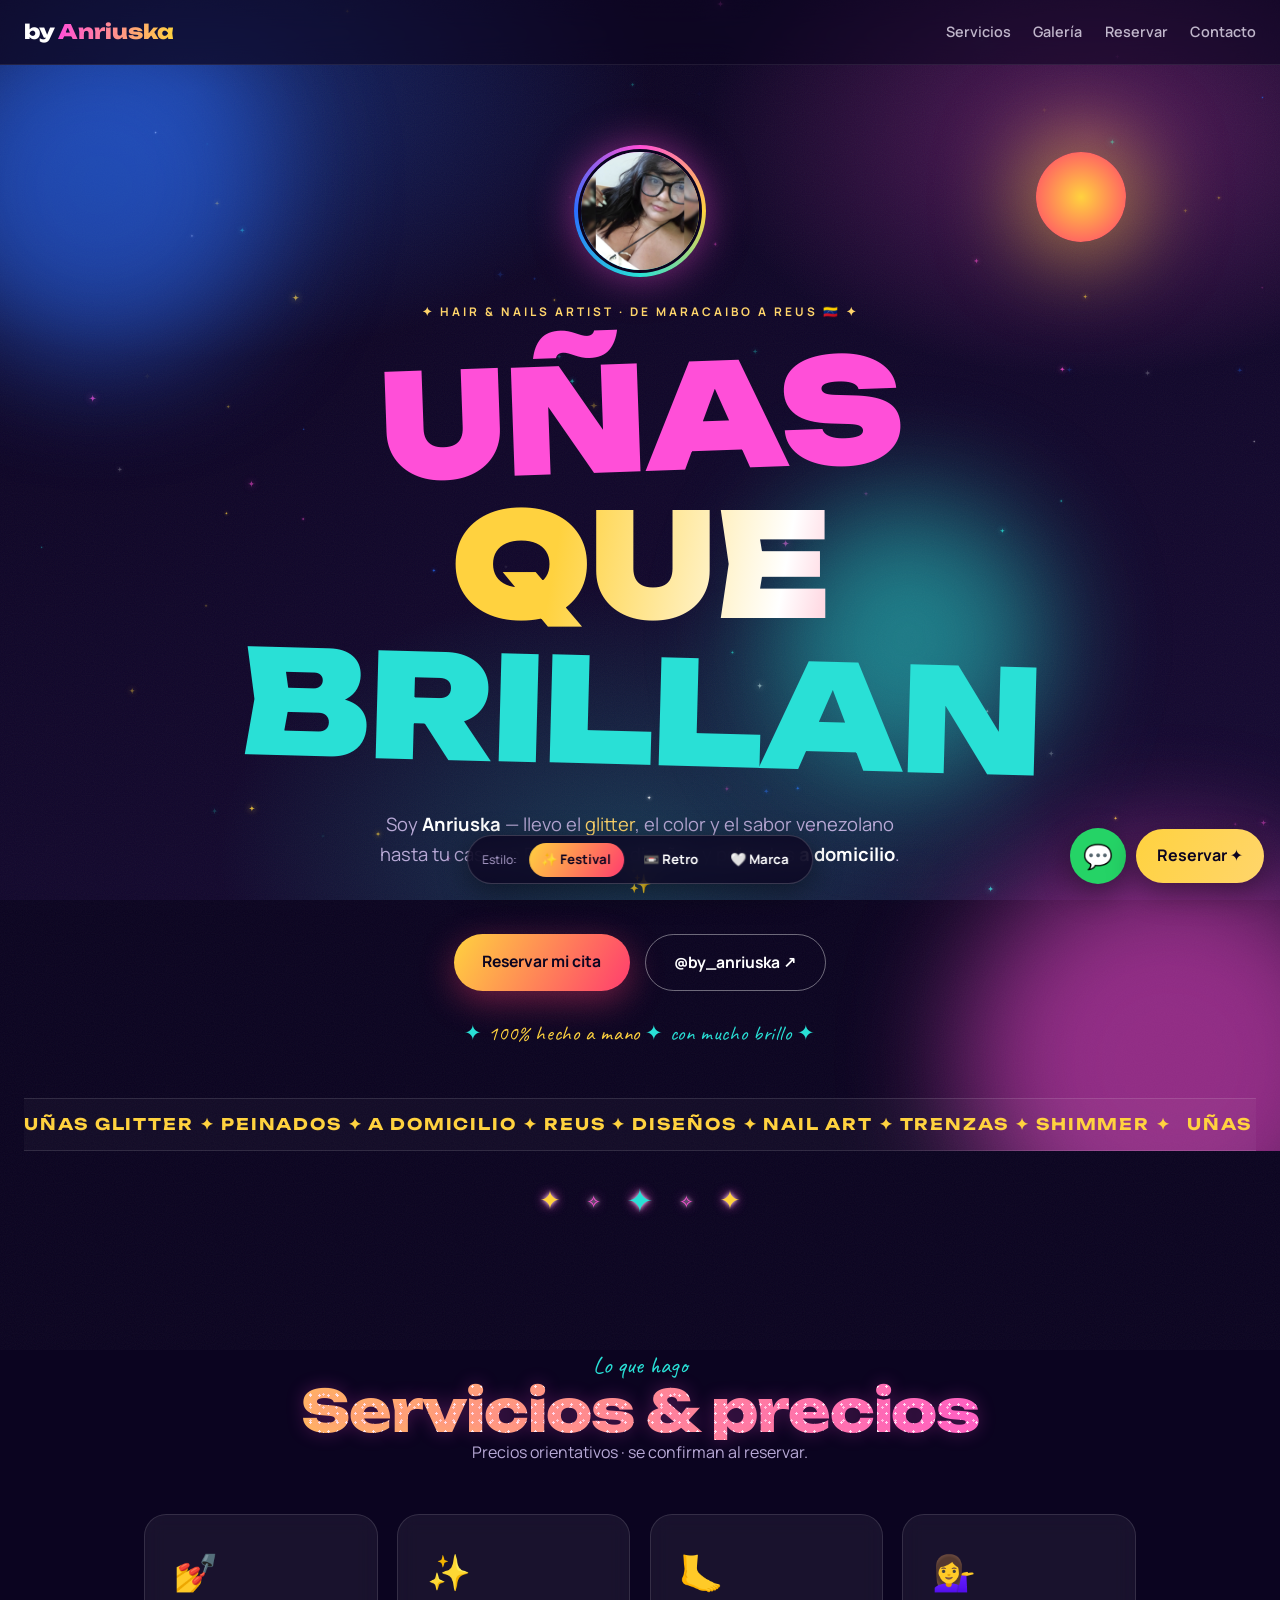
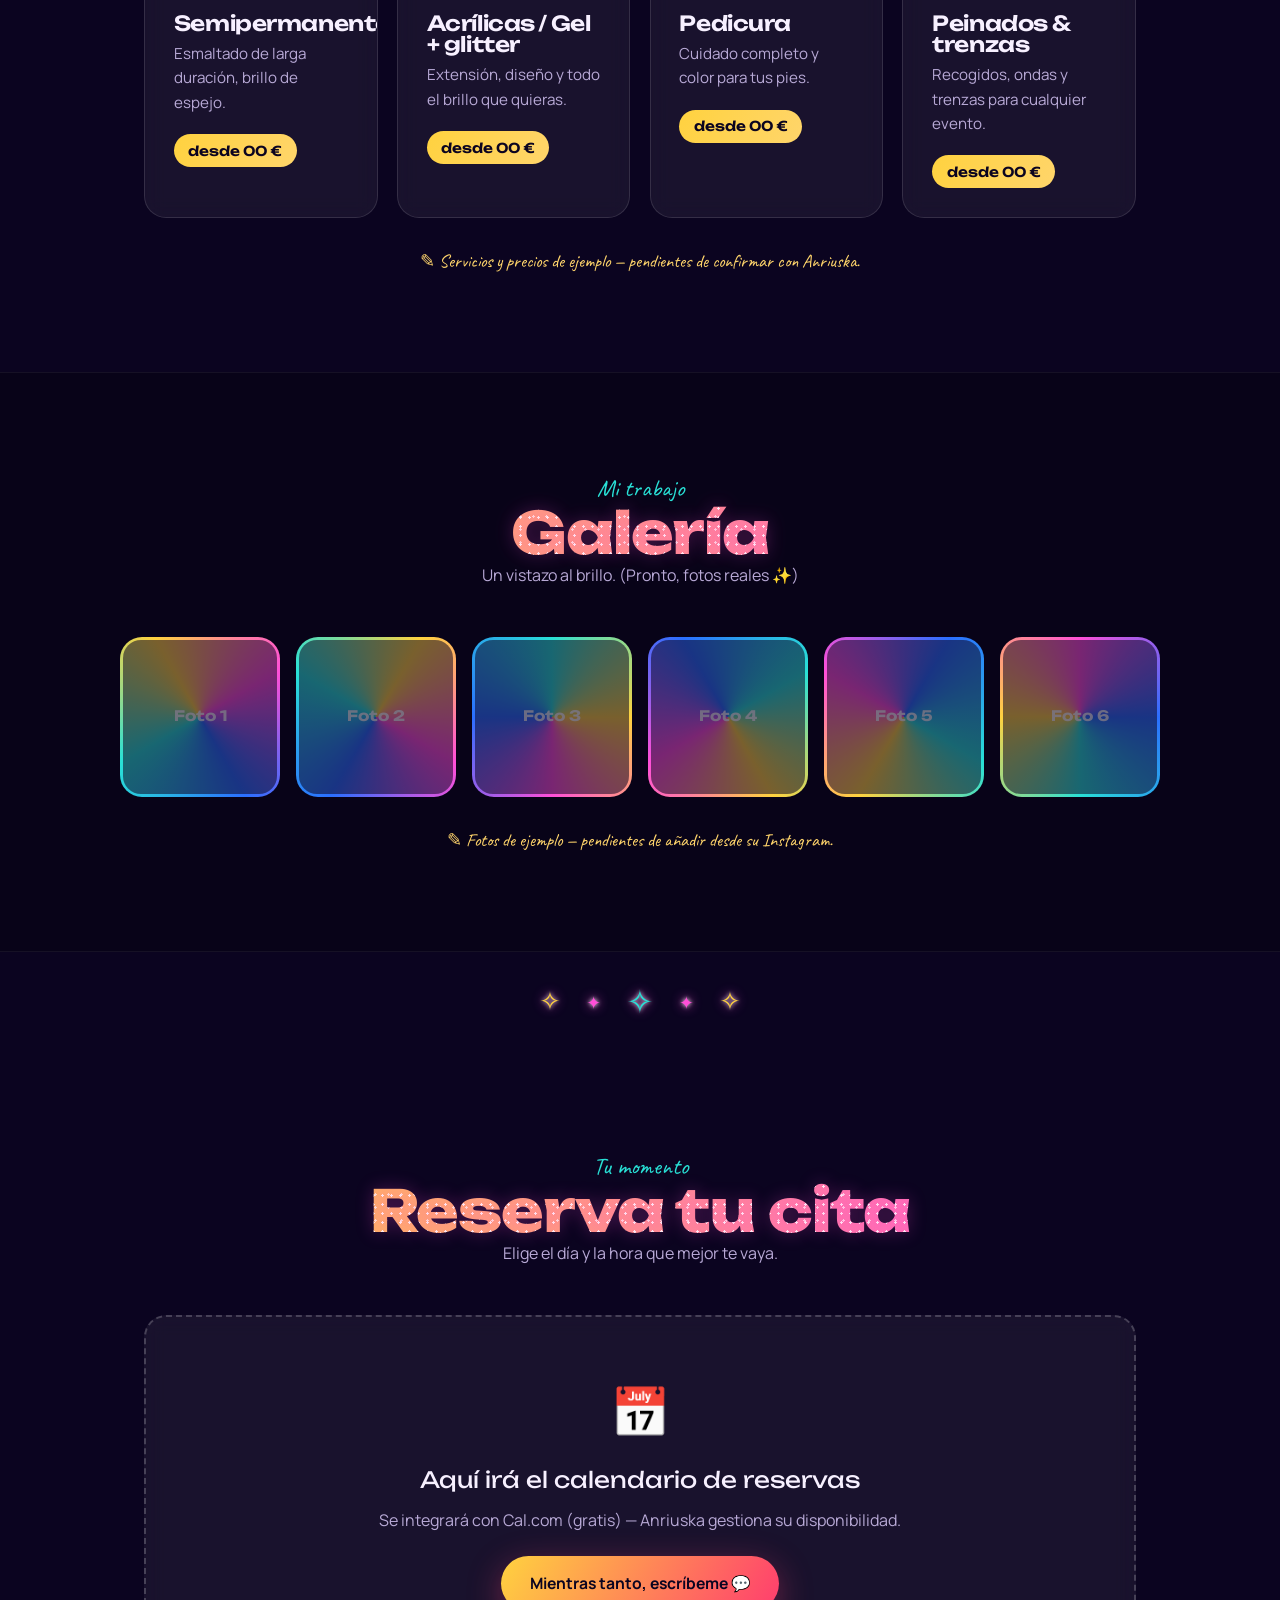
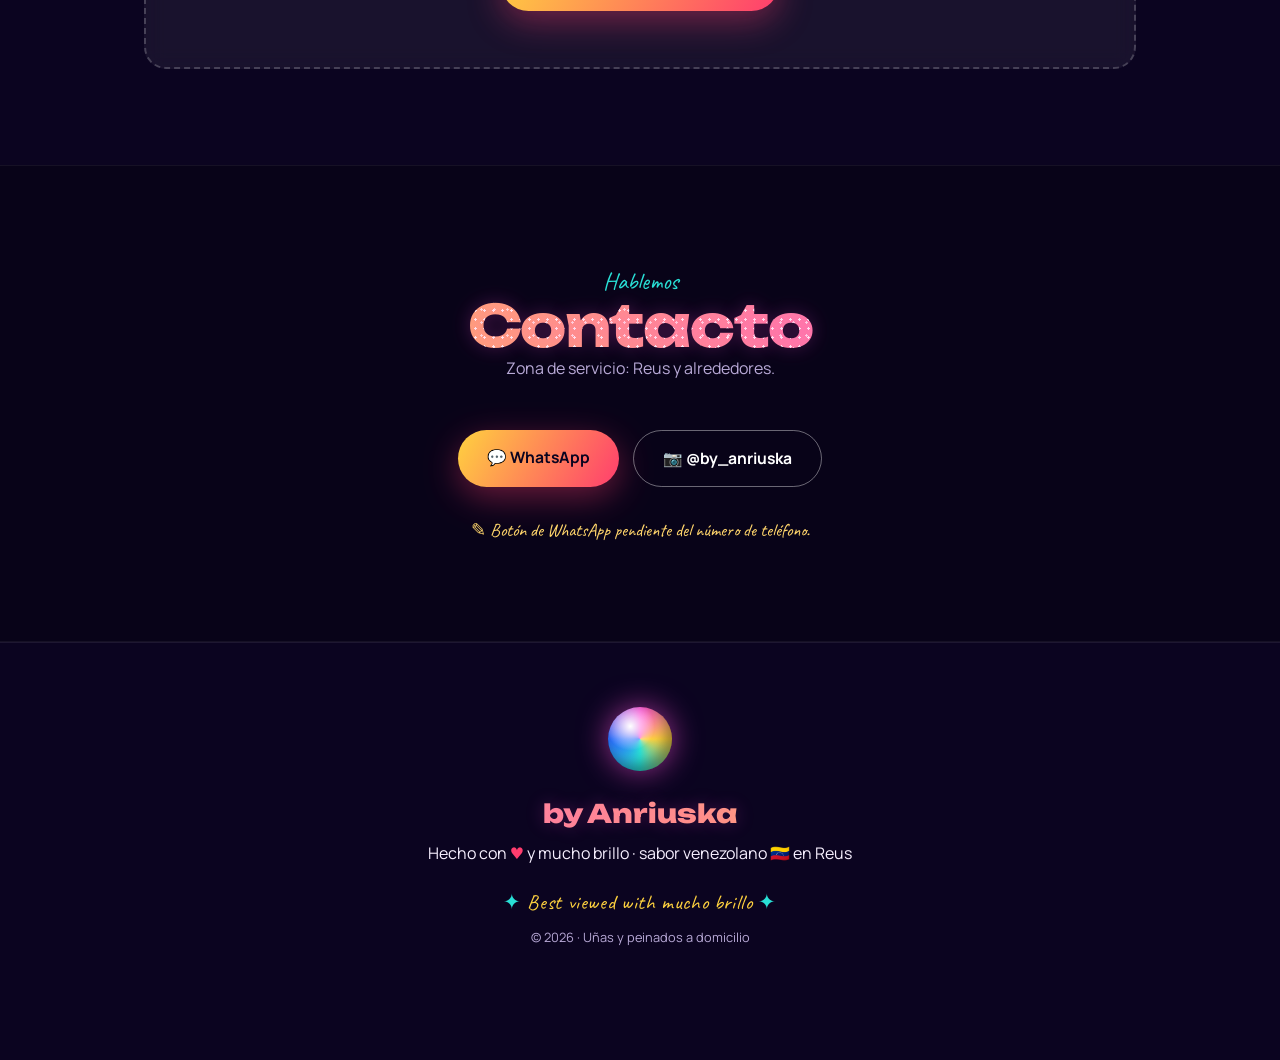
==== commit 002f7c55: "Add 3rd theme (her real brand) + style switcher + Anri photo - brand.html/brand.css: Anriuska Bermúd" ====
--- a/index.html
+++ b/index.html
@@ -4,31 +4,26 @@
   <meta charset="UTF-8" />
   <meta name="viewport" content="width=device-width, initial-scale=1.0" />
   <title>by Anriuska ✦ Uñas &amp; peinados a domicilio · Reus</title>
-  <meta name="description" content="Anriuska Bermúdez — Hair & Nails Artist venezolana en Reus. Uñas glitter, diseños personalizados y peinados a domicilio. Sabor de Maracaibo, brillo de verdad. ✨" />
-
+  <meta name="description" content="Anriuska Bermúdez — Hair & Nails Artist venezolana en Reus. Uñas glitter, diseños personalizados y peinados a domicilio. ✨" />
   <meta property="og:title" content="by Anriuska ✦ Uñas & peinados a domicilio · Reus" />
-  <meta property="og:description" content="Brillo venezolano a domicilio en Reus. Uñas, glitter y peinados. Reserva tu cita ✨" />
+  <meta property="og:description" content="Brillo venezolano a domicilio en Reus. Uñas, glitter y peinados. ✨" />
   <meta property="og:type" content="website" />
   <meta name="theme-color" content="#0b0420" />
-
   <link rel="preconnect" href="https://fonts.googleapis.com" />
   <link rel="preconnect" href="https://fonts.gstatic.com" crossorigin />
   <link href="https://fonts.googleapis.com/css2?family=Unbounded:wght@400;600;800;900&family=Caveat:wght@600;700&family=Manrope:wght@400;500;600;700&display=swap" rel="stylesheet" />
   <link rel="stylesheet" href="styles.css" />
 </head>
 <body>
-  <!-- glitter / sparkle layers -->
   <canvas id="sparkles" aria-hidden="true"></canvas>
   <div class="grain" aria-hidden="true"></div>
   <div class="lightning" aria-hidden="true"></div>
 
-  <!-- floating sticky actions -->
   <div class="dock">
     <a class="dock-btn wa" href="#" data-wa aria-label="WhatsApp">💬</a>
     <a class="dock-btn book" href="#reservar" aria-label="Reservar">Reservar ✦</a>
   </div>
 
-  <!-- NAV -->
   <header class="nav">
     <a class="brand" href="#inicio">by<span>Anriuska</span></a>
     <nav class="nav-links">
@@ -39,7 +34,6 @@
     </nav>
   </header>
 
-  <!-- HERO -->
   <section id="inicio" class="hero">
     <div class="blob blob-1"></div>
     <div class="blob blob-2"></div>
@@ -47,6 +41,7 @@
     <div class="sun"></div>
 
     <div class="hero-inner">
+      <div class="avatar"><img src="anri.png" alt="Anriuska" /></div>
       <p class="eyebrow">✦ Hair &amp; Nails Artist · de Maracaibo a Reus 🇻🇪 ✦</p>
       <h1 class="kinetic">
         <span class="line">UÑAS</span>
@@ -55,8 +50,7 @@
       </h1>
       <p class="lead">
         Soy <strong>Anriuska</strong> — llevo el <em>glitter</em>, el color y el sabor
-        venezolano hasta tu casa en Reus. Uñas, diseños y peinados <strong>a domicilio</strong>.
-        Tú relájate; yo pongo el brillo. ✨
+        venezolano hasta tu casa en Reus. Uñas, diseños y peinados <strong>a domicilio</strong>. ✨
       </p>
       <div class="hero-cta">
         <a class="btn btn-primary" href="#reservar">Reservar mi cita</a>
@@ -73,12 +67,10 @@
     </div>
   </section>
 
-  <!-- ✦ sparkle divider ✦ -->
   <div class="divider" aria-hidden="true">
     <span class="spark">✦</span><span class="spark">✧</span><span class="spark">✦</span><span class="spark">✧</span><span class="spark">✦</span>
   </div>
 
-  <!-- SERVICIOS -->
   <section id="servicios" class="section">
     <div class="section-head reveal">
       <p class="kicker">Lo que hago</p>
@@ -86,35 +78,14 @@
       <p class="muted">Precios orientativos · se confirman al reservar.</p>
     </div>
     <div class="cards">
-      <article class="card reveal">
-        <div class="card-emoji">💅</div>
-        <h3>Semipermanente</h3>
-        <p class="card-desc">Esmaltado de larga duración, brillo de espejo.</p>
-        <span class="price">desde 00 €</span>
-      </article>
-      <article class="card reveal">
-        <div class="card-emoji">✨</div>
-        <h3>Acrílicas / Gel + glitter</h3>
-        <p class="card-desc">Extensión, diseño y todo el brillo que quieras.</p>
-        <span class="price">desde 00 €</span>
-      </article>
-      <article class="card reveal">
-        <div class="card-emoji">🦶</div>
-        <h3>Pedicura</h3>
-        <p class="card-desc">Cuidado completo y color para tus pies.</p>
-        <span class="price">desde 00 €</span>
-      </article>
-      <article class="card reveal">
-        <div class="card-emoji">💁‍♀️</div>
-        <h3>Peinados &amp; trenzas</h3>
-        <p class="card-desc">Recogidos, ondas y trenzas para cualquier evento.</p>
-        <span class="price">desde 00 €</span>
-      </article>
+      <article class="card reveal"><div class="card-emoji">💅</div><h3>Semipermanente</h3><p class="card-desc">Esmaltado de larga duración, brillo de espejo.</p><span class="price">desde 00 €</span></article>
+      <article class="card reveal"><div class="card-emoji">✨</div><h3>Acrílicas / Gel + glitter</h3><p class="card-desc">Extensión, diseño y todo el brillo que quieras.</p><span class="price">desde 00 €</span></article>
+      <article class="card reveal"><div class="card-emoji">🦶</div><h3>Pedicura</h3><p class="card-desc">Cuidado completo y color para tus pies.</p><span class="price">desde 00 €</span></article>
+      <article class="card reveal"><div class="card-emoji">💁‍♀️</div><h3>Peinados &amp; trenzas</h3><p class="card-desc">Recogidos, ondas y trenzas para cualquier evento.</p><span class="price">desde 00 €</span></article>
     </div>
     <p class="placeholder-note">✎ Servicios y precios de ejemplo — pendientes de confirmar con Anriuska.</p>
   </section>
 
-  <!-- GALERÍA -->
   <section id="galeria" class="section section-dark">
     <div class="section-head reveal">
       <p class="kicker">Mi trabajo</p>
@@ -132,12 +103,10 @@
     <p class="placeholder-note light">✎ Fotos de ejemplo — pendientes de añadir desde su Instagram.</p>
   </section>
 
-  <!-- ✦ sparkle divider ✦ -->
   <div class="divider" aria-hidden="true">
     <span class="spark">✧</span><span class="spark">✦</span><span class="spark">✧</span><span class="spark">✦</span><span class="spark">✧</span>
   </div>
 
-  <!-- RESERVAR -->
   <section id="reservar" class="section">
     <div class="section-head reveal">
       <p class="kicker">Tu momento</p>
@@ -152,7 +121,6 @@
     </div>
   </section>
 
-  <!-- CONTACTO -->
   <section id="contacto" class="section section-dark">
     <div class="section-head reveal">
       <p class="kicker">Hablemos</p>
@@ -174,6 +142,14 @@
     <p class="muted small">© <span id="year"></span> · Uñas y peinados a domicilio</p>
   </footer>
 
+  <!-- ===== STYLE SWITCHER ===== -->
+  <div class="switcher" role="group" aria-label="Cambiar estilo">
+    <span class="sw-label">Estilo:</span>
+    <a class="sw-btn active" href="index.html">✨ Festival</a>
+    <a class="sw-btn" href="retro.html">📼 Retro</a>
+    <a class="sw-btn" href="brand.html">🤍 Marca</a>
+  </div>
+
   <script src="script.js"></script>
 </body>
 </html>
--- a/styles.css
+++ b/styles.css
@@ -87,6 +87,10 @@
 .hero { position: relative; min-height: 100svh; display: flex; flex-direction: column; align-items: center; justify-content: center; padding: 5rem 1.5rem 0; overflow: hidden; }
 .hero-inner { max-width: 760px; text-align: center; z-index: 2; }
 
+/* hero avatar */
+.avatar { width: 132px; height: 132px; margin: 0 auto 1.6rem; border-radius: 50%; padding: 4px; background: conic-gradient(from 0deg, var(--magenta), var(--amarillo), var(--cyan), var(--azul), var(--magenta)); box-shadow: 0 0 40px rgba(255,79,216,.5); animation: spinBall 6s linear infinite; }
+.avatar img { width: 100%; height: 100%; border-radius: 50%; object-fit: cover; border: 3px solid var(--night); display: block; }
+
 .eyebrow { font-family: "Manrope"; text-transform: uppercase; letter-spacing: 3px; font-size: .74rem; color: var(--gold); font-weight: 700; margin-bottom: 1.4rem; }
 
 .kinetic { font-size: clamp(3.2rem, 16vw, 9rem); font-weight: 900; display: flex; flex-direction: column; align-items: center; }
@@ -231,6 +235,13 @@
 }
 @keyframes spinBall { to { transform: rotate(360deg); filter: hue-rotate(360deg); } }
 
+/* ---------- style switcher (shared on both themes) ---------- */
+.switcher { position: fixed; left: 50%; bottom: 1rem; transform: translateX(-50%); z-index: 70; display: flex; align-items: center; gap: .4rem; padding: .4rem .6rem; border-radius: 999px; background: rgba(11,4,32,.8); border: 1px solid rgba(255,255,255,.18); backdrop-filter: blur(12px); box-shadow: 0 8px 30px rgba(0,0,0,.45); font-family: "Manrope", system-ui, sans-serif; }
+.switcher .sw-label { font-size: .75rem; color: var(--muted); padding: 0 .3rem; }
+.switcher .sw-btn { text-decoration: none; font-size: .82rem; font-weight: 700; color: #fff; padding: .4rem .8rem; border-radius: 999px; transition: background .2s, color .2s; }
+.switcher .sw-btn.active { background: linear-gradient(120deg, var(--amarillo), var(--rojo)); color: var(--night); }
+.switcher .sw-btn:not(.active):hover { background: rgba(255,255,255,.12); }
+
 /* reveal on scroll */
 .reveal { opacity: 0; transform: translateY(30px); transition: opacity .7s ease, transform .7s ease; }
 .reveal.in { opacity: 1; transform: none; }
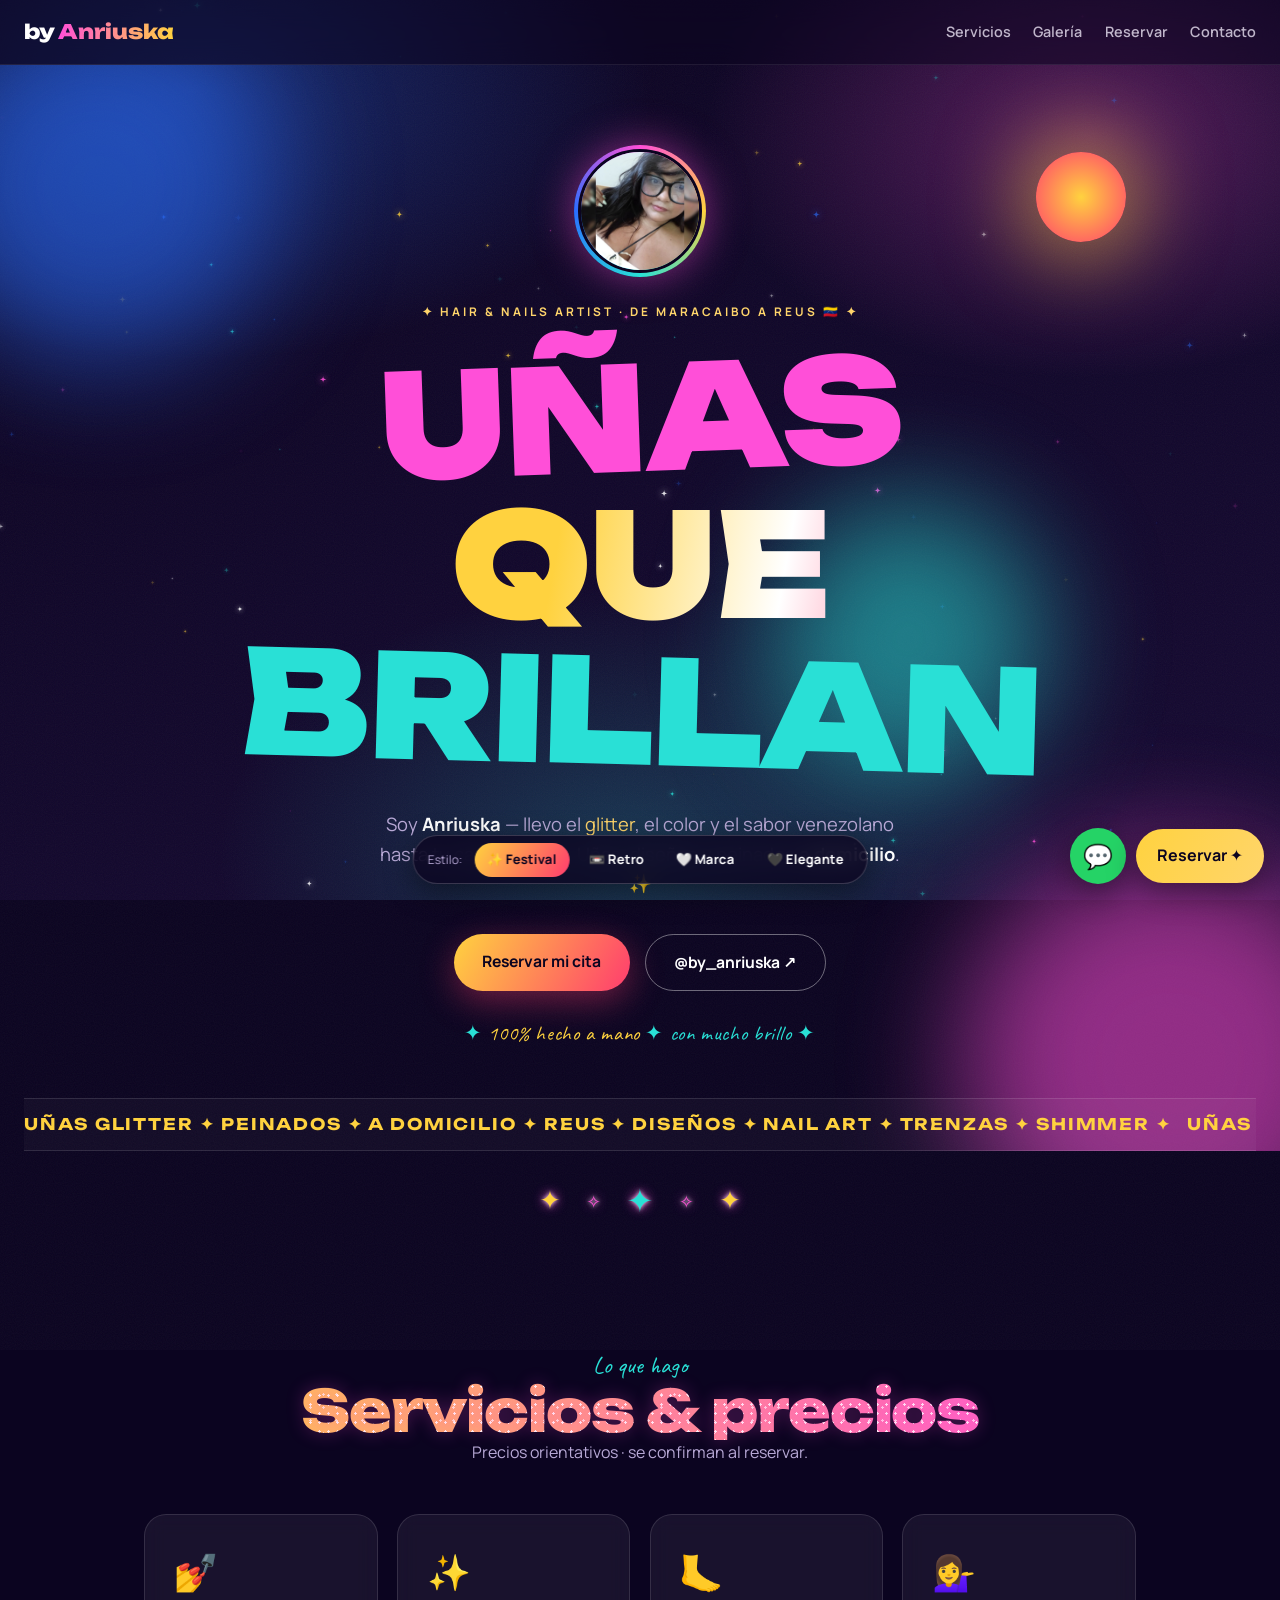
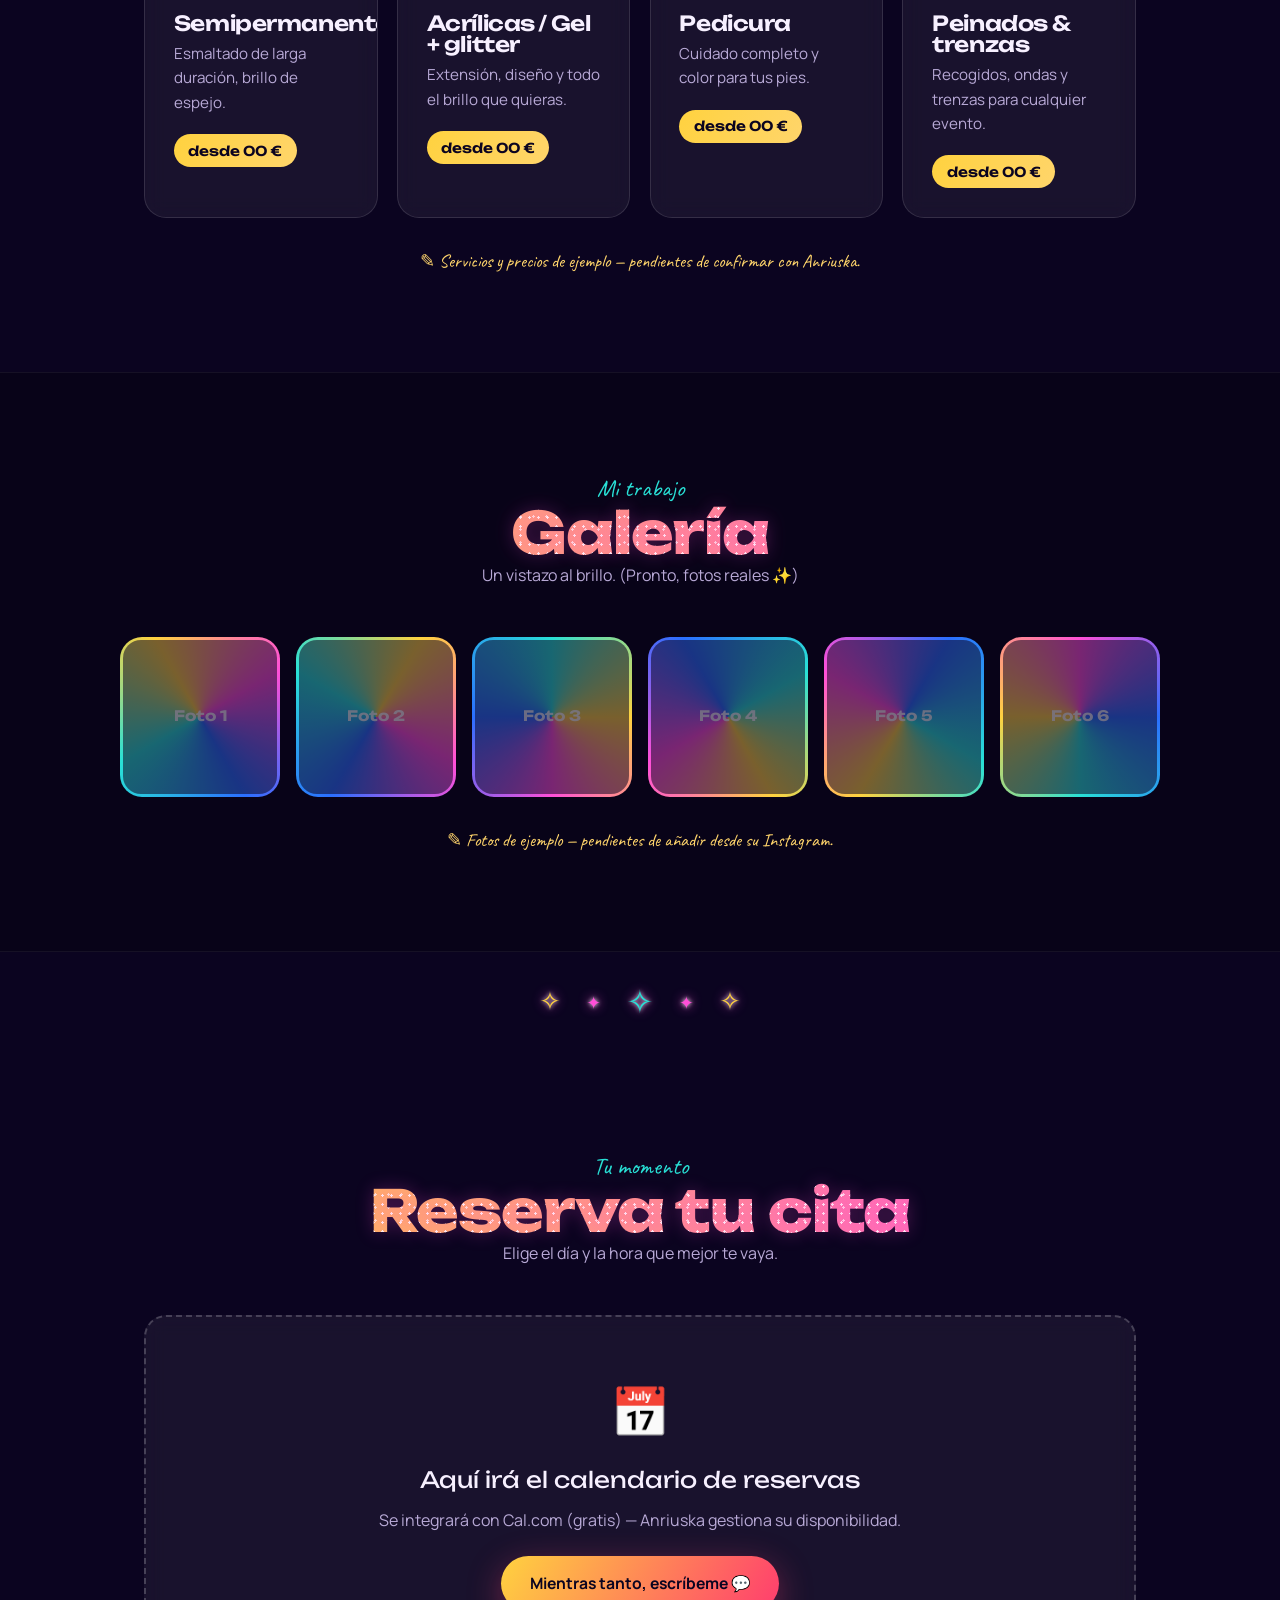
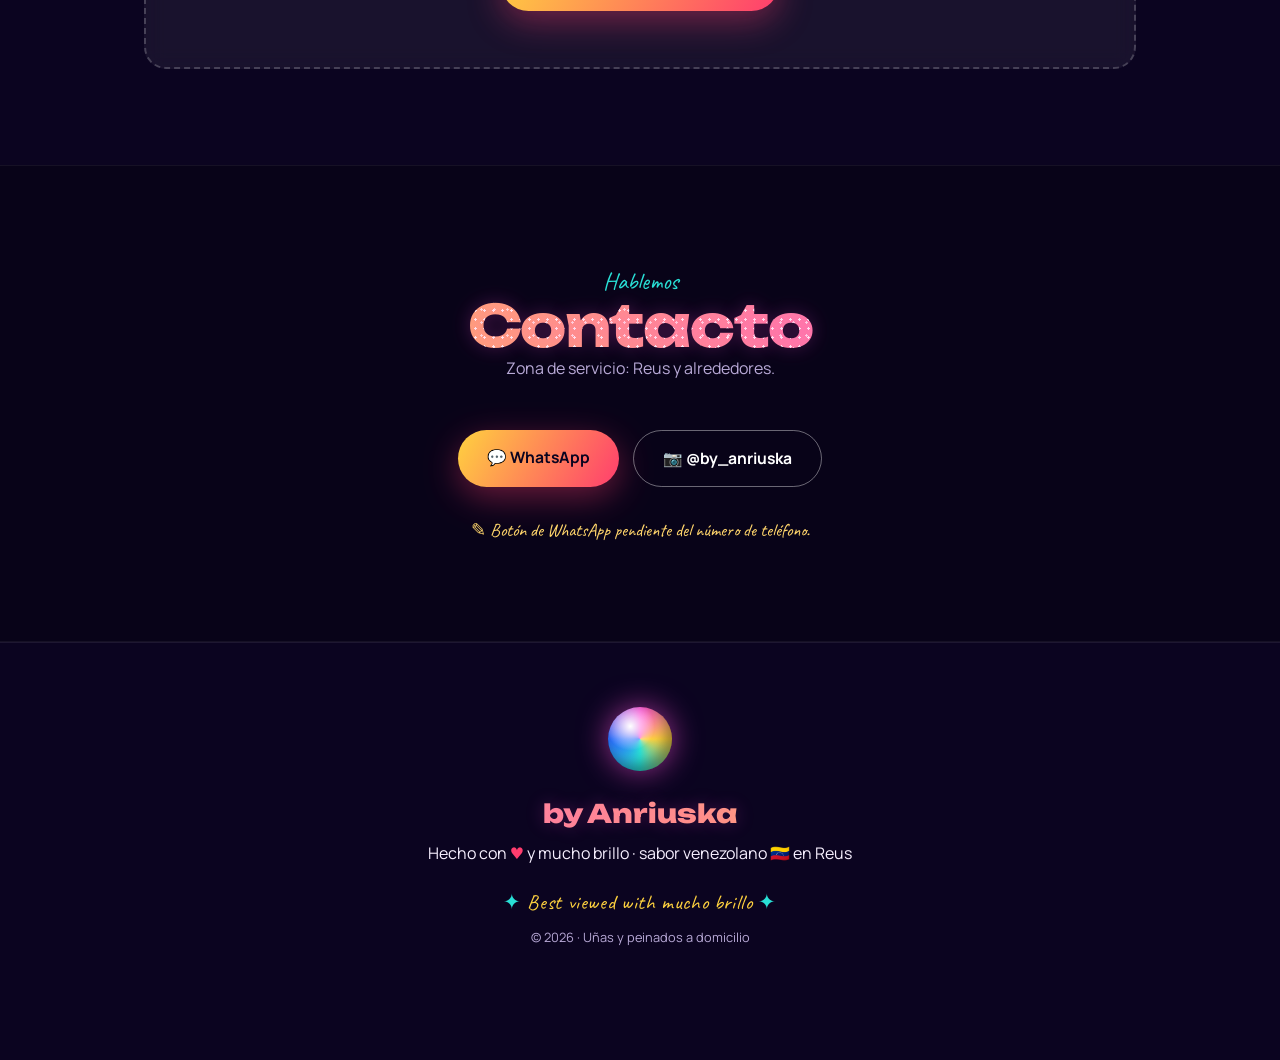
==== commit 8a11cbe3: "Add dark-luxury Elegante variant based on official Behance brand identity Extracts real brand colors" ====
--- a/index.html
+++ b/index.html
@@ -148,6 +148,7 @@
     <a class="sw-btn active" href="index.html">✨ Festival</a>
     <a class="sw-btn" href="retro.html">📼 Retro</a>
     <a class="sw-btn" href="brand.html">🤍 Marca</a>
+    <a class="sw-btn" href="elegant.html">🖤 Elegante</a>
   </div>
 
   <script src="script.js"></script>
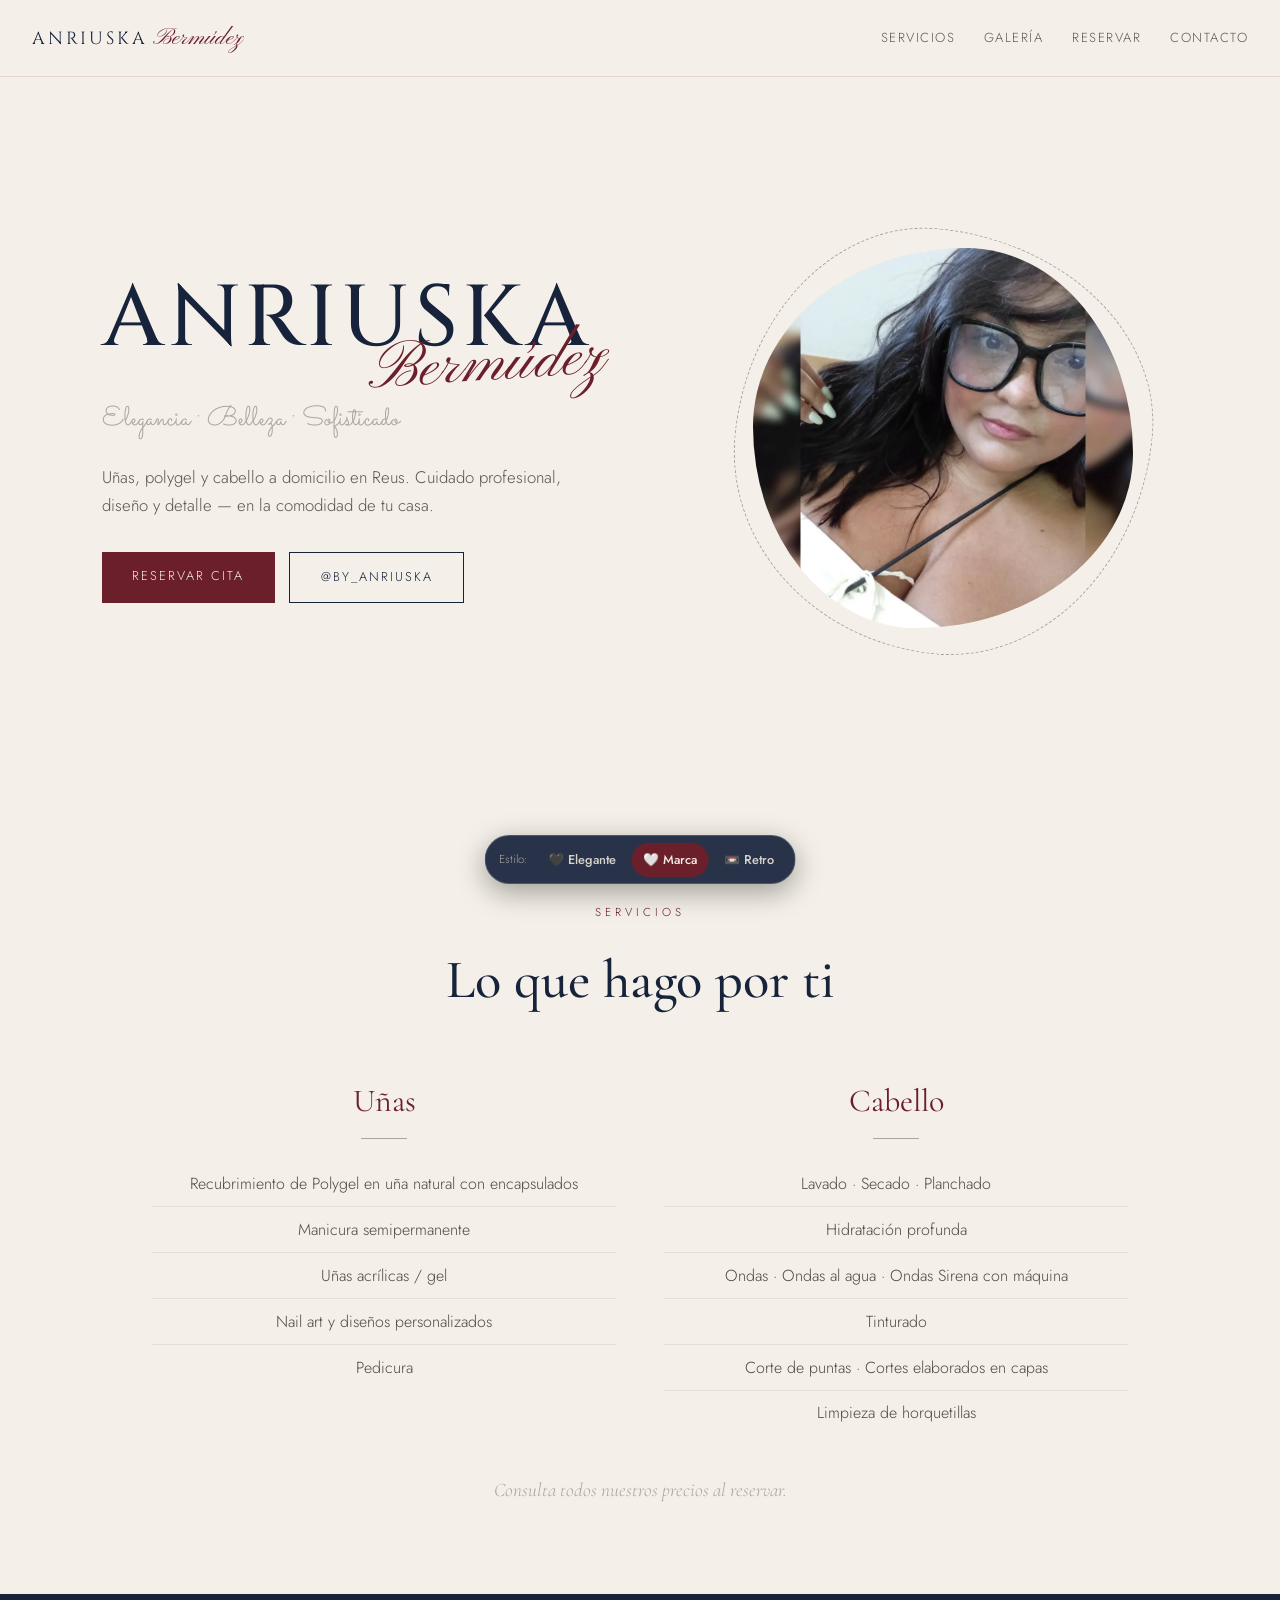
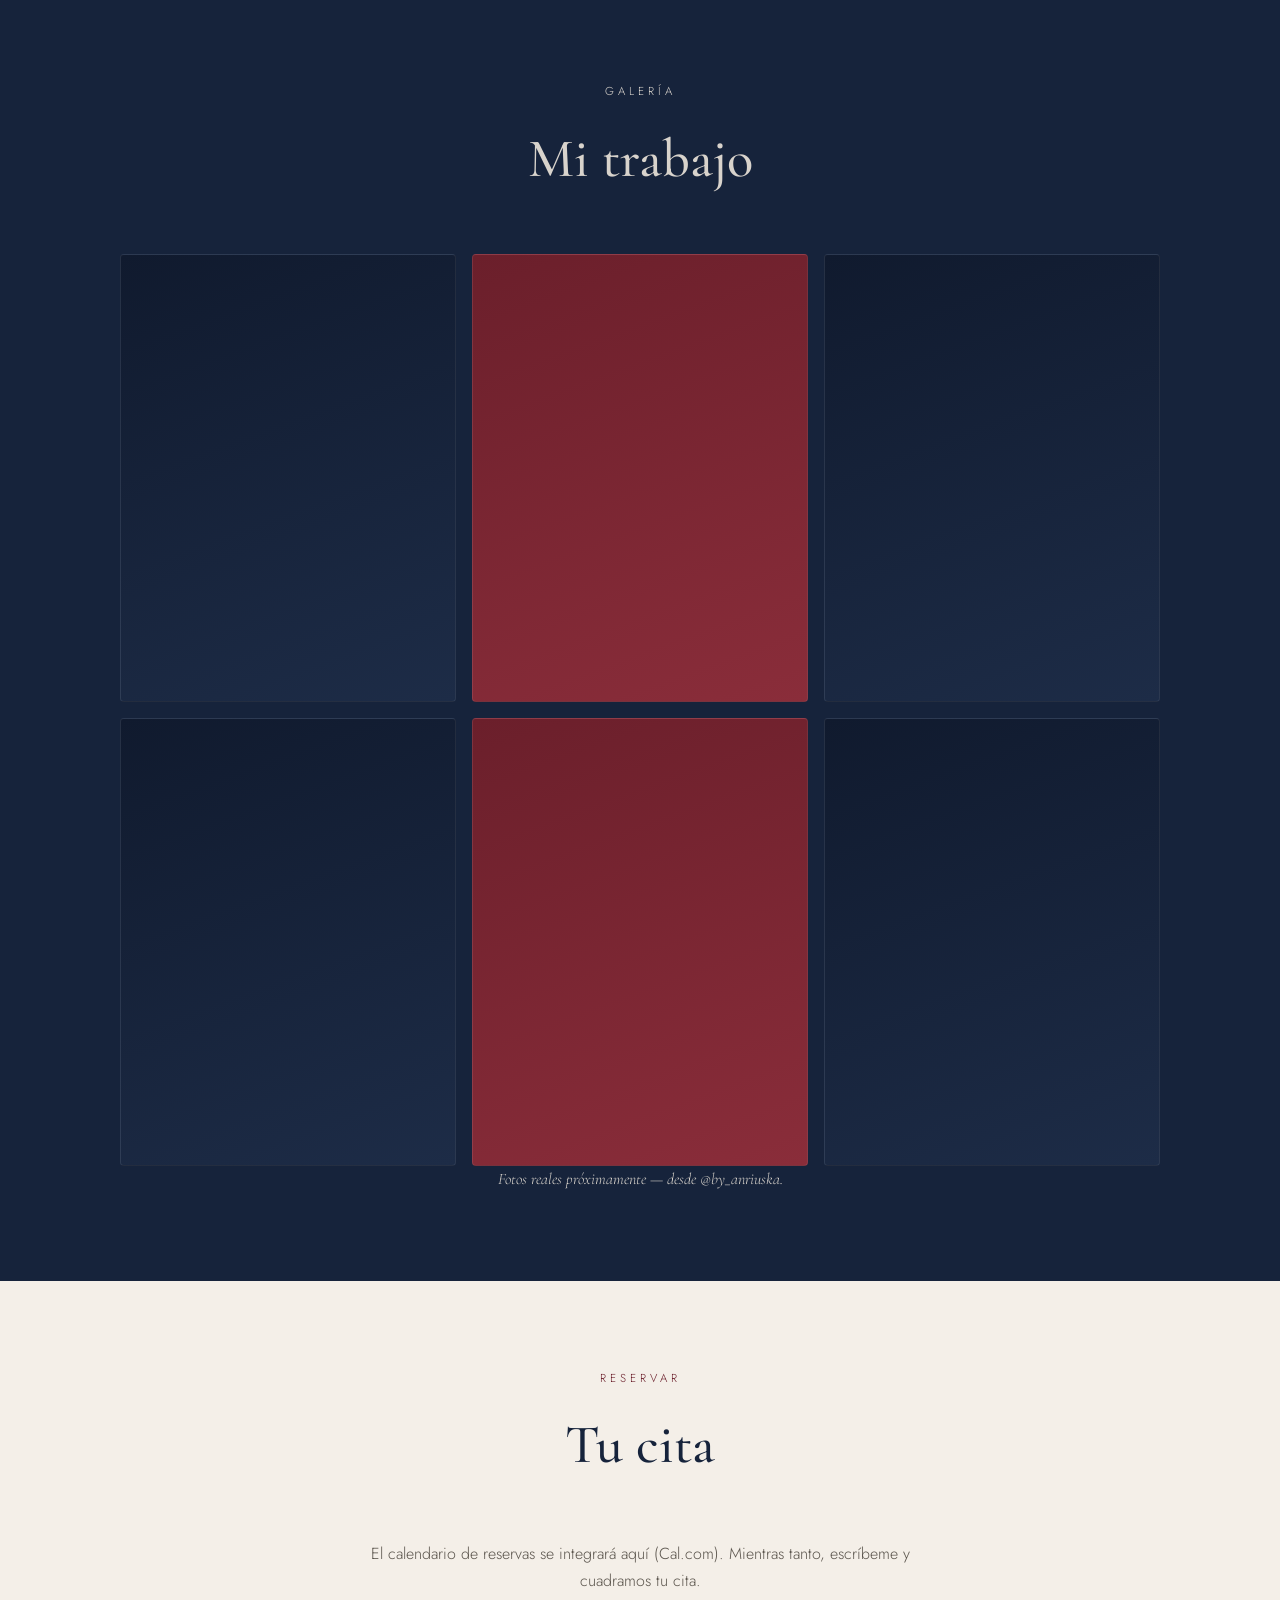
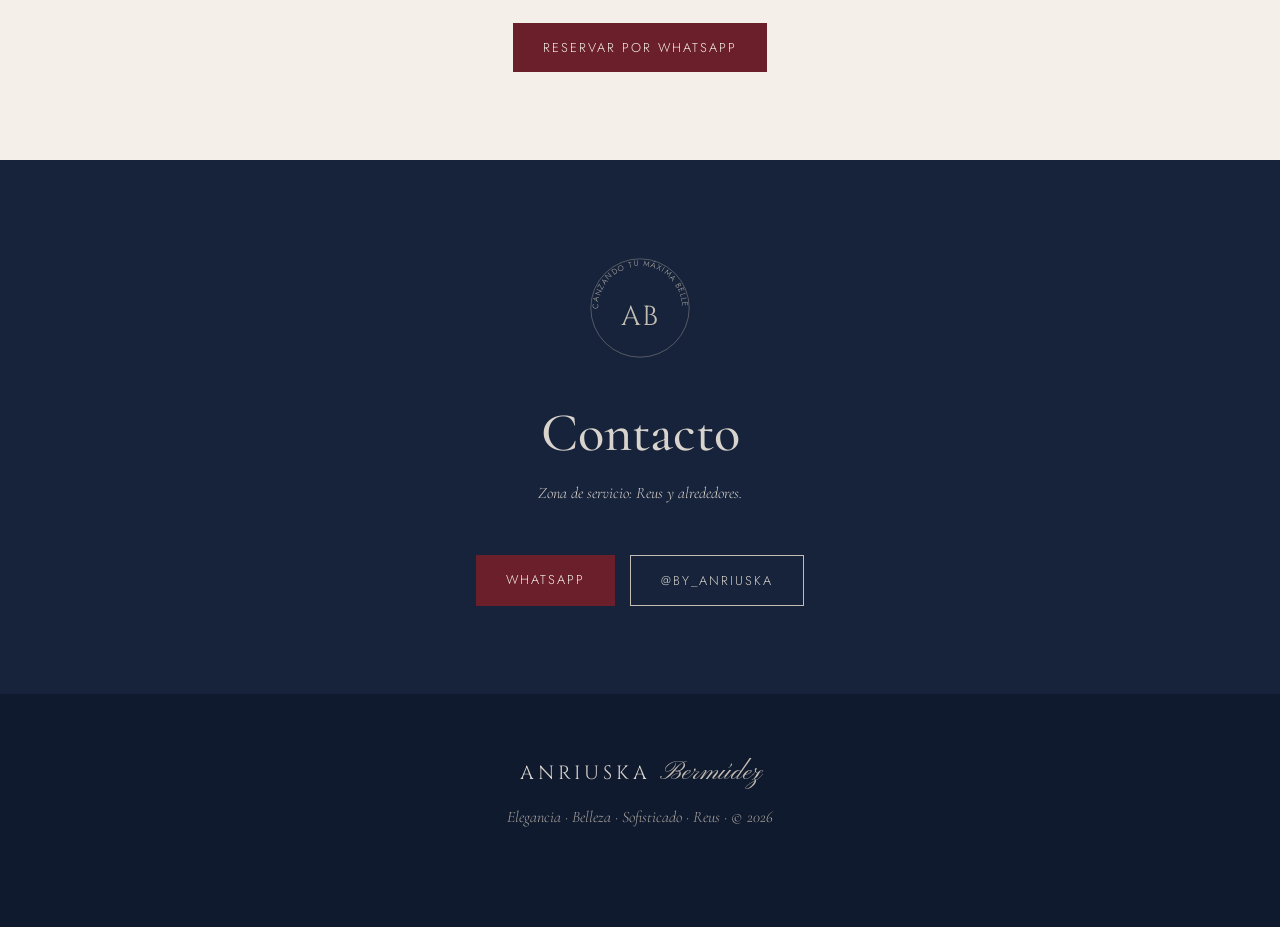
==== commit 2e6c72aa: "Reorder/cleanup: Marca as default, Elegante>Marca>Retro switcher, drop Festival - index.html redirec" ====
--- a/index.html
+++ b/index.html
@@ -2,155 +2,9 @@
 <html lang="es">
 <head>
   <meta charset="UTF-8" />
-  <meta name="viewport" content="width=device-width, initial-scale=1.0" />
-  <title>by Anriuska ✦ Uñas &amp; peinados a domicilio · Reus</title>
-  <meta name="description" content="Anriuska Bermúdez — Hair & Nails Artist venezolana en Reus. Uñas glitter, diseños personalizados y peinados a domicilio. ✨" />
-  <meta property="og:title" content="by Anriuska ✦ Uñas & peinados a domicilio · Reus" />
-  <meta property="og:description" content="Brillo venezolano a domicilio en Reus. Uñas, glitter y peinados. ✨" />
-  <meta property="og:type" content="website" />
-  <meta name="theme-color" content="#0b0420" />
-  <link rel="preconnect" href="https://fonts.googleapis.com" />
-  <link rel="preconnect" href="https://fonts.gstatic.com" crossorigin />
-  <link href="https://fonts.googleapis.com/css2?family=Unbounded:wght@400;600;800;900&family=Caveat:wght@600;700&family=Manrope:wght@400;500;600;700&display=swap" rel="stylesheet" />
-  <link rel="stylesheet" href="styles.css" />
+  <meta http-equiv="refresh" content="0; url=brand.html" />
+  <title>Anriuska Bermúdez</title>
+  <script>window.location.replace("brand.html");</script>
 </head>
-<body>
-  <canvas id="sparkles" aria-hidden="true"></canvas>
-  <div class="grain" aria-hidden="true"></div>
-  <div class="lightning" aria-hidden="true"></div>
-
-  <div class="dock">
-    <a class="dock-btn wa" href="#" data-wa aria-label="WhatsApp">💬</a>
-    <a class="dock-btn book" href="#reservar" aria-label="Reservar">Reservar ✦</a>
-  </div>
-
-  <header class="nav">
-    <a class="brand" href="#inicio">by<span>Anriuska</span></a>
-    <nav class="nav-links">
-      <a href="#servicios">Servicios</a>
-      <a href="#galeria">Galería</a>
-      <a href="#reservar">Reservar</a>
-      <a href="#contacto">Contacto</a>
-    </nav>
-  </header>
-
-  <section id="inicio" class="hero">
-    <div class="blob blob-1"></div>
-    <div class="blob blob-2"></div>
-    <div class="blob blob-3"></div>
-    <div class="sun"></div>
-
-    <div class="hero-inner">
-      <div class="avatar"><img src="anri.png" alt="Anriuska" /></div>
-      <p class="eyebrow">✦ Hair &amp; Nails Artist · de Maracaibo a Reus 🇻🇪 ✦</p>
-      <h1 class="kinetic">
-        <span class="line">UÑAS</span>
-        <span class="line shimmer">QUE</span>
-        <span class="line">BRILLAN</span>
-      </h1>
-      <p class="lead">
-        Soy <strong>Anriuska</strong> — llevo el <em>glitter</em>, el color y el sabor
-        venezolano hasta tu casa en Reus. Uñas, diseños y peinados <strong>a domicilio</strong>. ✨
-      </p>
-      <div class="hero-cta">
-        <a class="btn btn-primary" href="#reservar">Reservar mi cita</a>
-        <a class="btn btn-ghost" href="https://www.instagram.com/by_anriuska/" target="_blank" rel="noopener">@by_anriuska ↗</a>
-      </div>
-      <p class="y2k-badge">✦ <span class="blink">100% hecho a mano</span> ✦ con mucho brillo ✦</p>
-    </div>
-
-    <div class="marquee" aria-hidden="true">
-      <div class="marquee-track">
-        <span>UÑAS GLITTER ✦ PEINADOS ✦ A DOMICILIO ✦ REUS ✦ DISEÑOS ✦ NAIL ART ✦ TRENZAS ✦ SHIMMER ✦ </span>
-        <span>UÑAS GLITTER ✦ PEINADOS ✦ A DOMICILIO ✦ REUS ✦ DISEÑOS ✦ NAIL ART ✦ TRENZAS ✦ SHIMMER ✦ </span>
-      </div>
-    </div>
-  </section>
-
-  <div class="divider" aria-hidden="true">
-    <span class="spark">✦</span><span class="spark">✧</span><span class="spark">✦</span><span class="spark">✧</span><span class="spark">✦</span>
-  </div>
-
-  <section id="servicios" class="section">
-    <div class="section-head reveal">
-      <p class="kicker">Lo que hago</p>
-      <h2 class="glitter">Servicios &amp; precios</h2>
-      <p class="muted">Precios orientativos · se confirman al reservar.</p>
-    </div>
-    <div class="cards">
-      <article class="card reveal"><div class="card-emoji">💅</div><h3>Semipermanente</h3><p class="card-desc">Esmaltado de larga duración, brillo de espejo.</p><span class="price">desde 00 €</span></article>
-      <article class="card reveal"><div class="card-emoji">✨</div><h3>Acrílicas / Gel + glitter</h3><p class="card-desc">Extensión, diseño y todo el brillo que quieras.</p><span class="price">desde 00 €</span></article>
-      <article class="card reveal"><div class="card-emoji">🦶</div><h3>Pedicura</h3><p class="card-desc">Cuidado completo y color para tus pies.</p><span class="price">desde 00 €</span></article>
-      <article class="card reveal"><div class="card-emoji">💁‍♀️</div><h3>Peinados &amp; trenzas</h3><p class="card-desc">Recogidos, ondas y trenzas para cualquier evento.</p><span class="price">desde 00 €</span></article>
-    </div>
-    <p class="placeholder-note">✎ Servicios y precios de ejemplo — pendientes de confirmar con Anriuska.</p>
-  </section>
-
-  <section id="galeria" class="section section-dark">
-    <div class="section-head reveal">
-      <p class="kicker">Mi trabajo</p>
-      <h2 class="glitter">Galería</h2>
-      <p class="muted">Un vistazo al brillo. (Pronto, fotos reales ✨)</p>
-    </div>
-    <div class="gallery">
-      <div class="gallery-item tilt" style="--h:1">Foto 1</div>
-      <div class="gallery-item tilt" style="--h:2">Foto 2</div>
-      <div class="gallery-item tilt" style="--h:3">Foto 3</div>
-      <div class="gallery-item tilt" style="--h:4">Foto 4</div>
-      <div class="gallery-item tilt" style="--h:5">Foto 5</div>
-      <div class="gallery-item tilt" style="--h:6">Foto 6</div>
-    </div>
-    <p class="placeholder-note light">✎ Fotos de ejemplo — pendientes de añadir desde su Instagram.</p>
-  </section>
-
-  <div class="divider" aria-hidden="true">
-    <span class="spark">✧</span><span class="spark">✦</span><span class="spark">✧</span><span class="spark">✦</span><span class="spark">✧</span>
-  </div>
-
-  <section id="reservar" class="section">
-    <div class="section-head reveal">
-      <p class="kicker">Tu momento</p>
-      <h2 class="glitter">Reserva tu cita</h2>
-      <p class="muted">Elige el día y la hora que mejor te vaya.</p>
-    </div>
-    <div class="booking-placeholder reveal">
-      <div class="card-emoji">📅</div>
-      <p class="big">Aquí irá el calendario de reservas</p>
-      <p class="muted">Se integrará con Cal.com (gratis) — Anriuska gestiona su disponibilidad.</p>
-      <a class="btn btn-primary" href="#" data-wa>Mientras tanto, escríbeme 💬</a>
-    </div>
-  </section>
-
-  <section id="contacto" class="section section-dark">
-    <div class="section-head reveal">
-      <p class="kicker">Hablemos</p>
-      <h2 class="glitter">Contacto</h2>
-      <p class="muted">Zona de servicio: Reus y alrededores.</p>
-    </div>
-    <div class="contact-cta reveal">
-      <a class="btn btn-primary" href="#" data-wa>💬 WhatsApp</a>
-      <a class="btn btn-ghost light" href="https://www.instagram.com/by_anriuska/" target="_blank" rel="noopener">📷 @by_anriuska</a>
-    </div>
-    <p class="placeholder-note light">✎ Botón de WhatsApp pendiente del número de teléfono.</p>
-  </section>
-
-  <footer class="footer">
-    <div class="glitter-ball" aria-hidden="true"></div>
-    <p class="sig glitter">by Anriuska</p>
-    <p>Hecho con <span class="heart">♥</span> y mucho brillo · sabor venezolano 🇻🇪 en Reus</p>
-    <p class="y2k-badge footer-badge">✦ <span class="blink">Best viewed with mucho brillo</span> ✦</p>
-    <p class="muted small">© <span id="year"></span> · Uñas y peinados a domicilio</p>
-  </footer>
-
-  <!-- ===== STYLE SWITCHER ===== -->
-  <div class="switcher" role="group" aria-label="Cambiar estilo">
-    <span class="sw-label">Estilo:</span>
-    <a class="sw-btn active" href="index.html">✨ Festival</a>
-    <a class="sw-btn" href="retro.html">📼 Retro</a>
-    <a class="sw-btn" href="brand.html">🤍 Marca</a>
-    <a class="sw-btn" href="elegant.html">🖤 Elegante</a>
-  </div>
-
-  <script src="script.js"></script>
-</body>
+<body></body>
 </html>
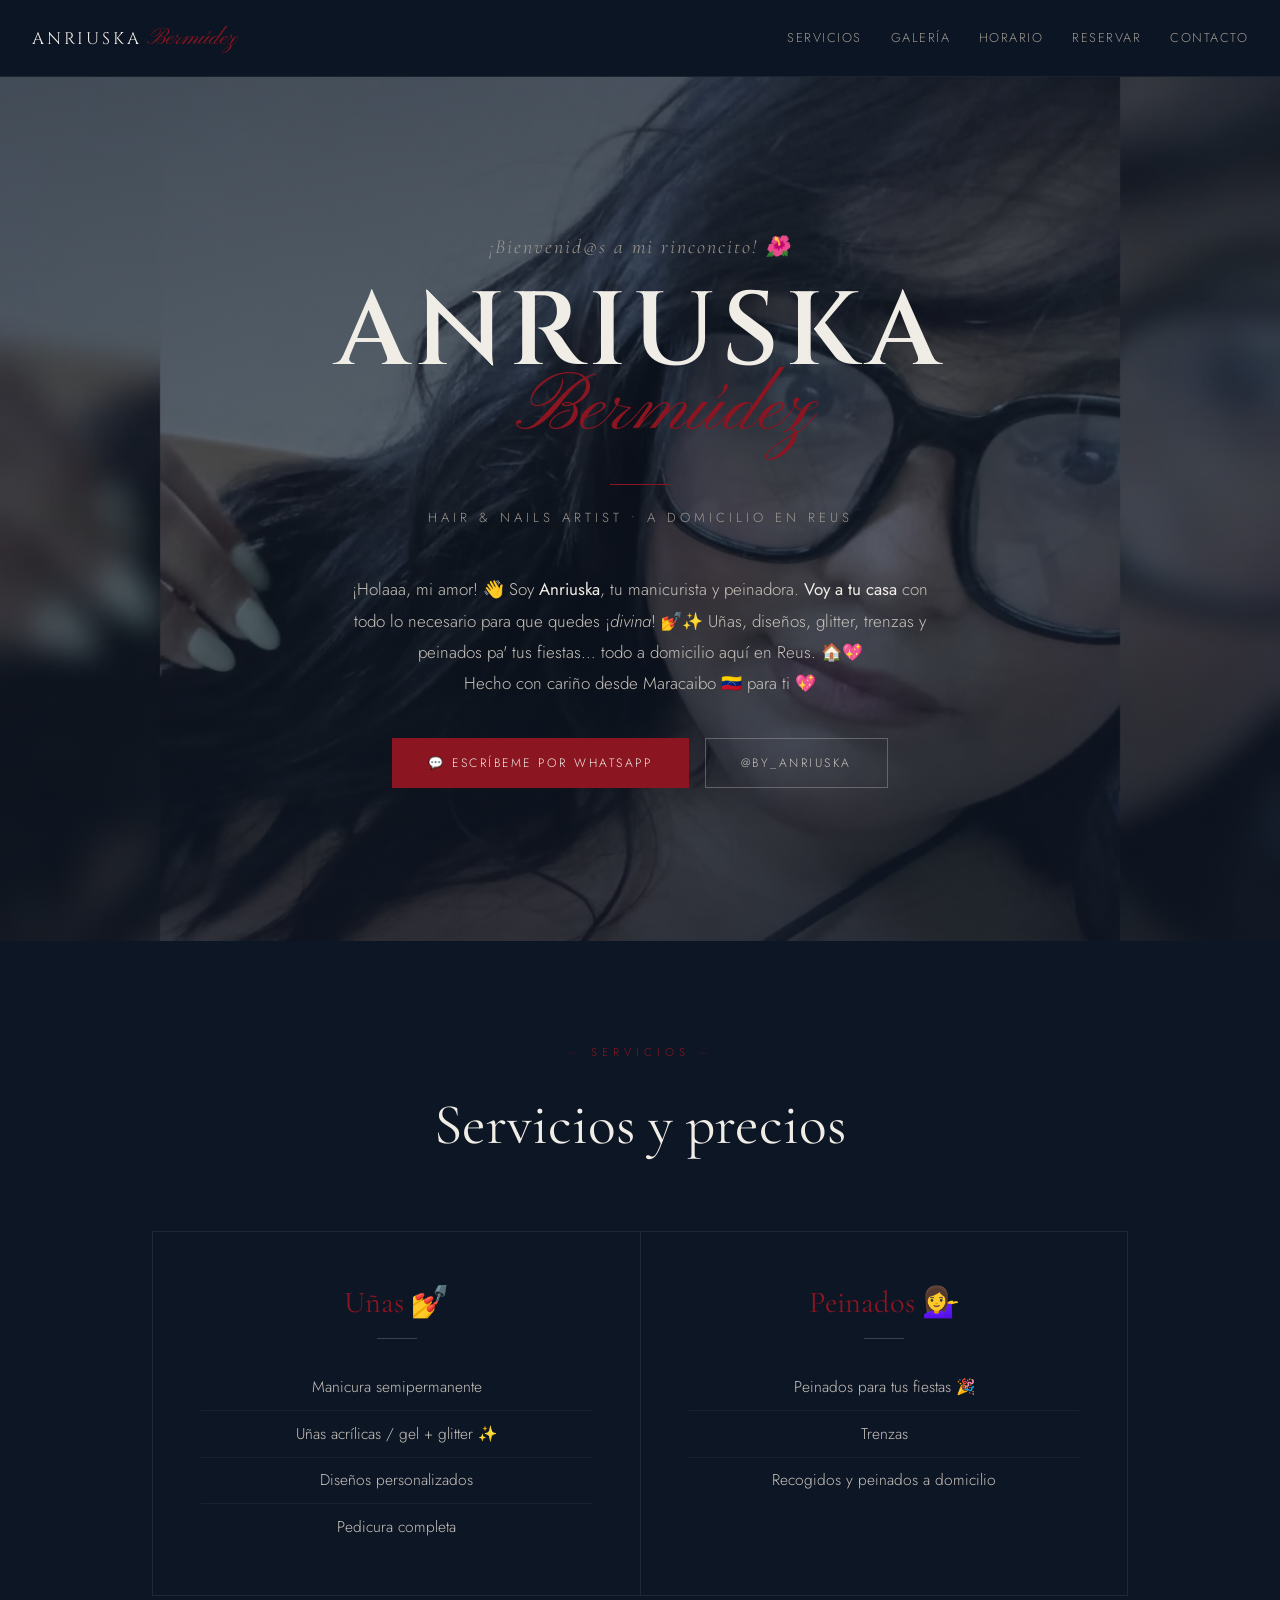
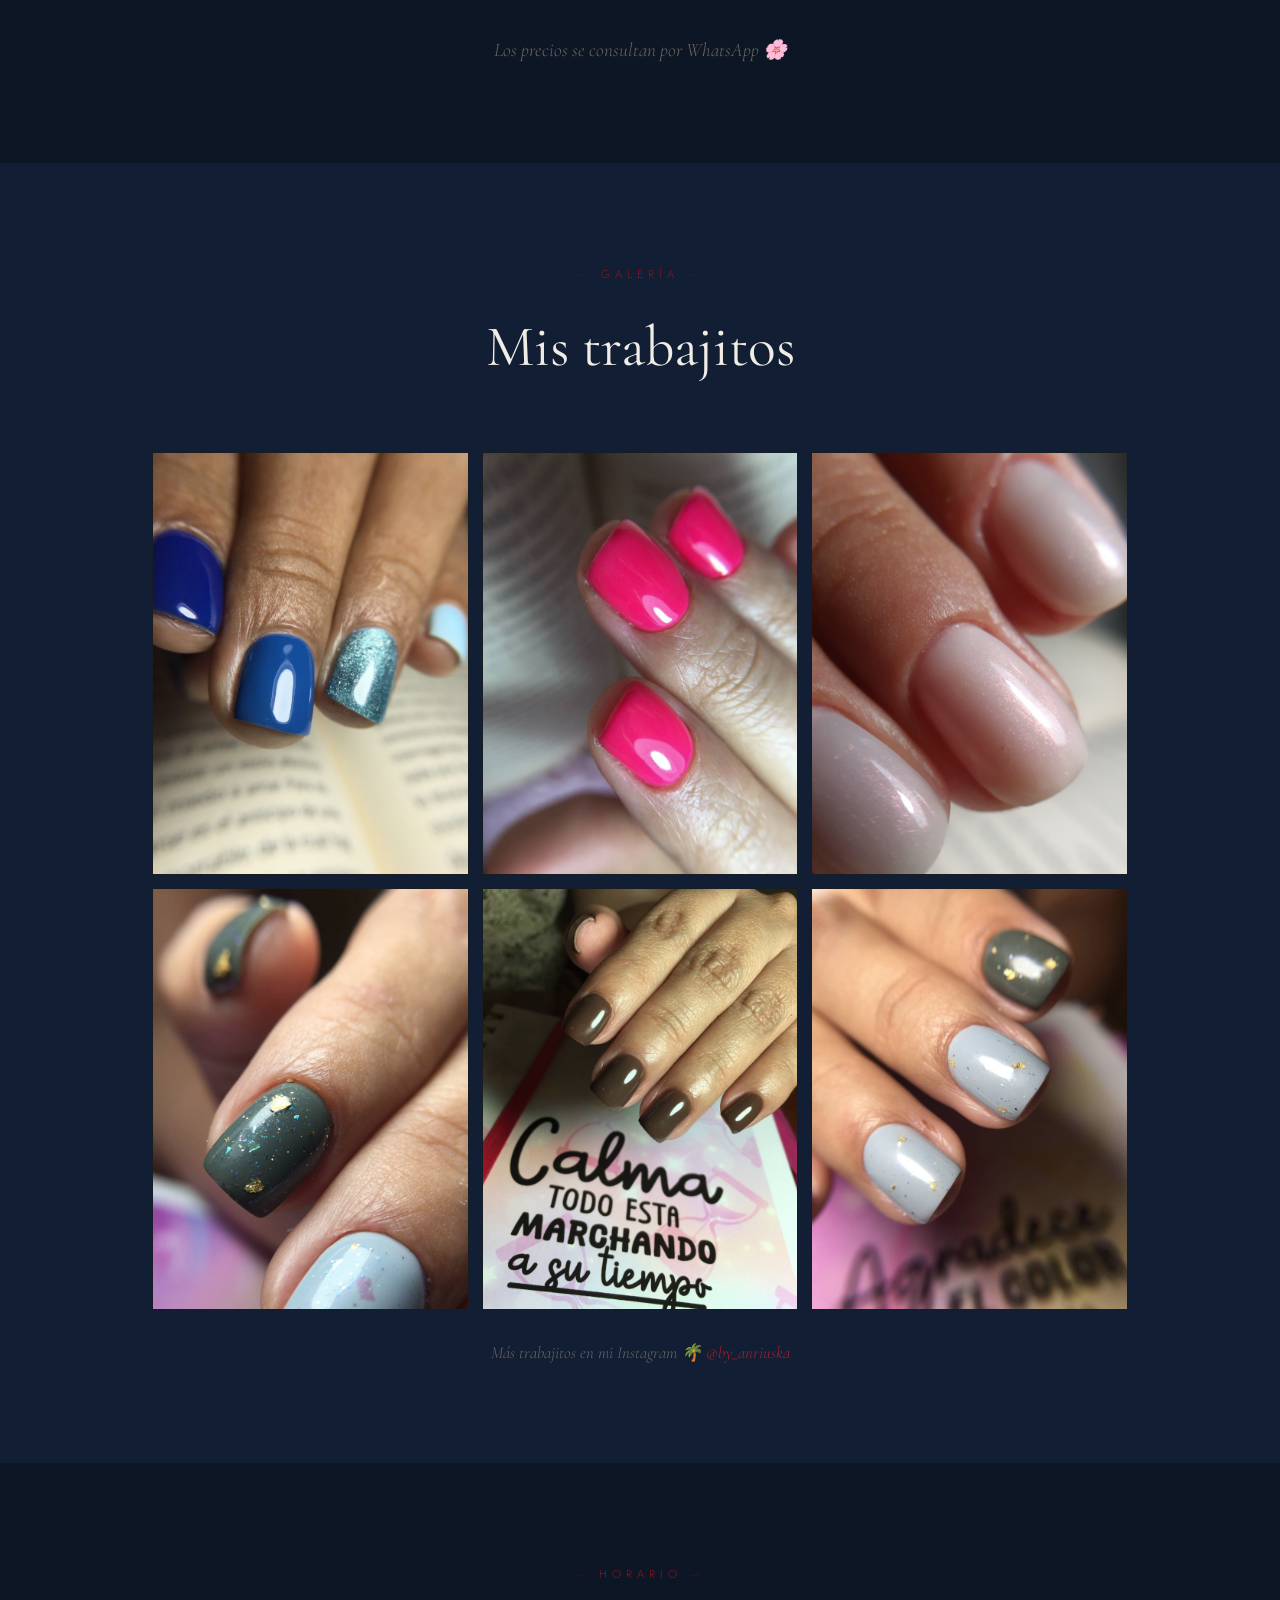
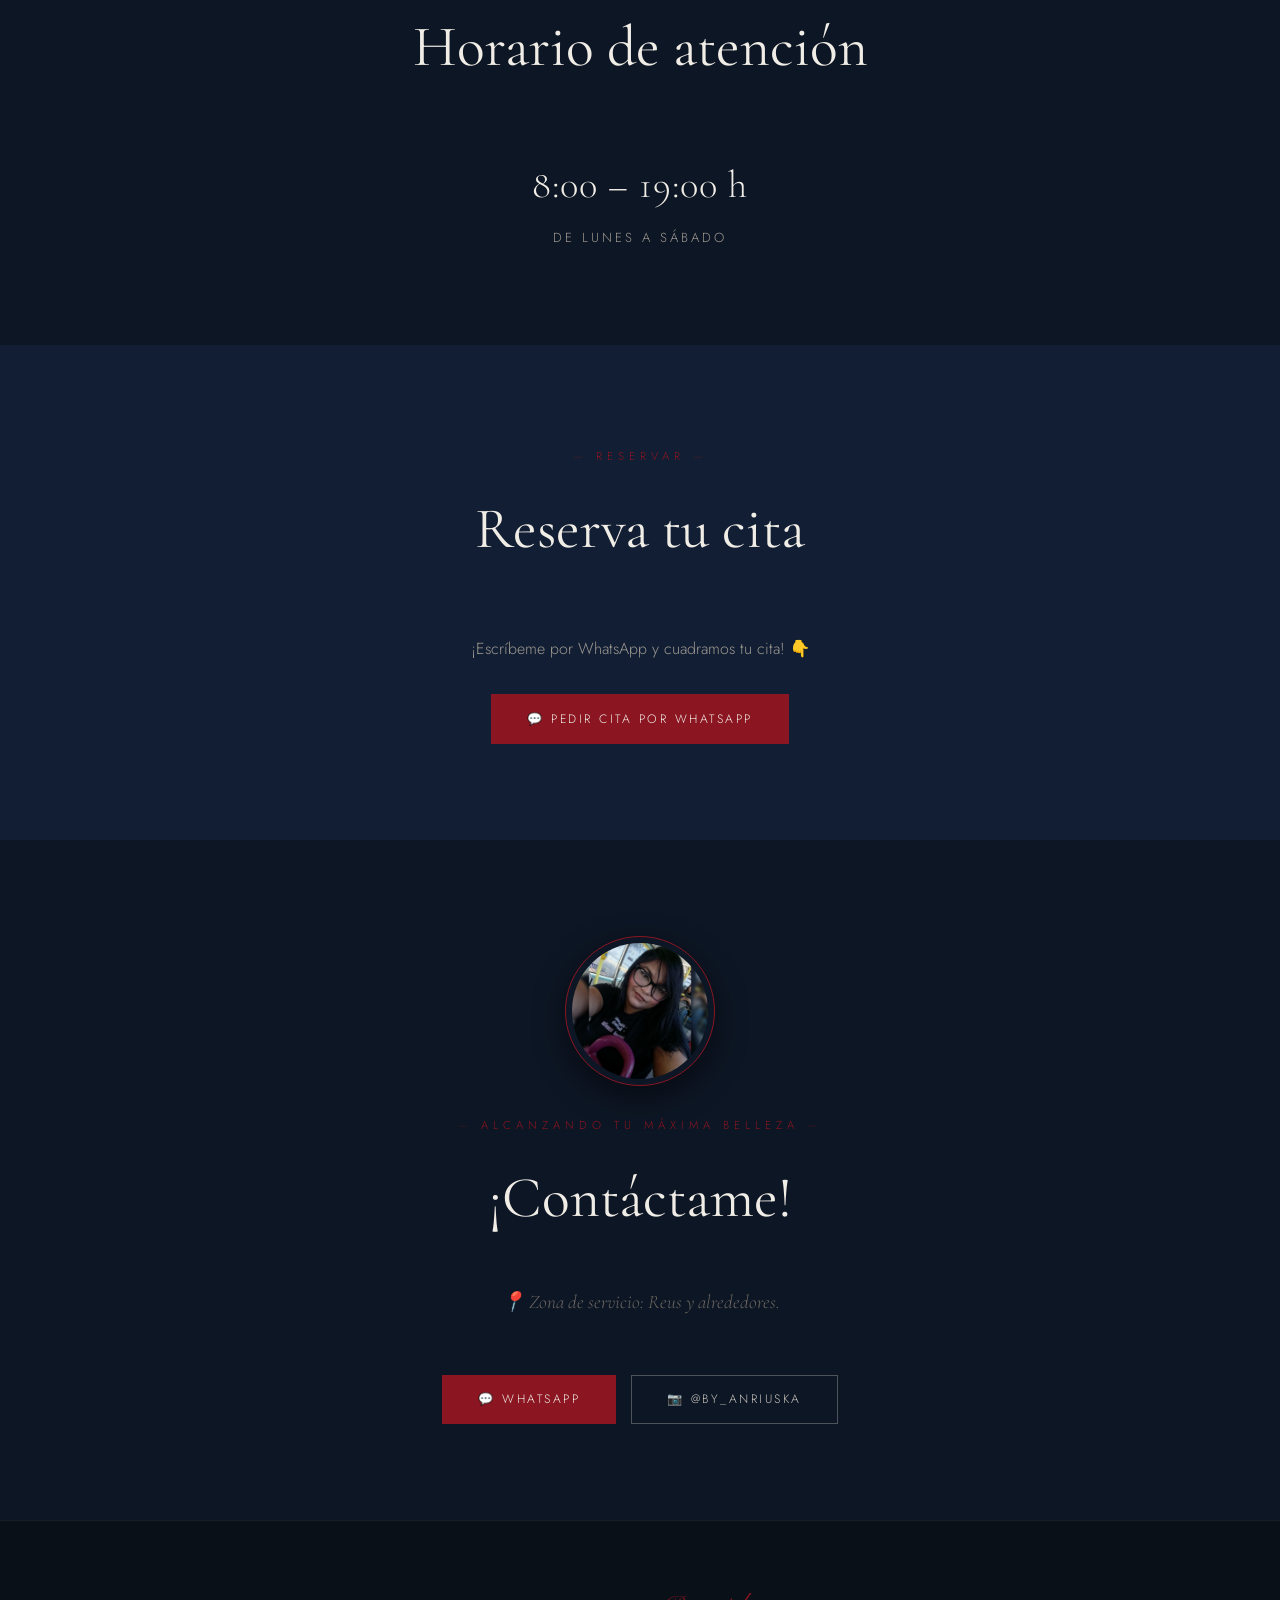
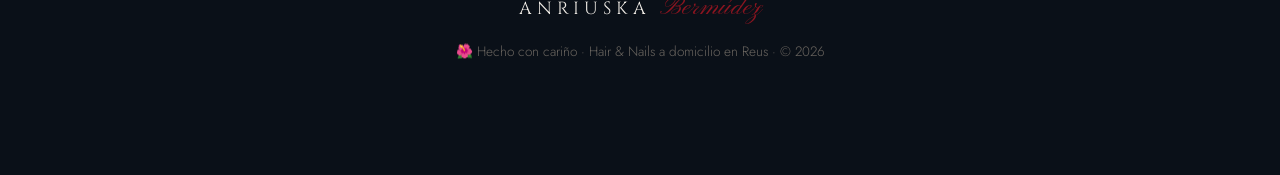
==== commit beca20f1: "Make Cálido the only theme: index → calido, drop theme switcher - index.html now redirects to calido" ====
--- a/index.html
+++ b/index.html
@@ -2,9 +2,9 @@
 <html lang="es">
 <head>
   <meta charset="UTF-8" />
-  <meta http-equiv="refresh" content="0; url=brand.html" />
+  <meta http-equiv="refresh" content="0; url=calido.html" />
   <title>Anriuska Bermúdez</title>
-  <script>window.location.replace("brand.html");</script>
+  <script>window.location.replace("calido.html");</script>
 </head>
 <body></body>
 </html>
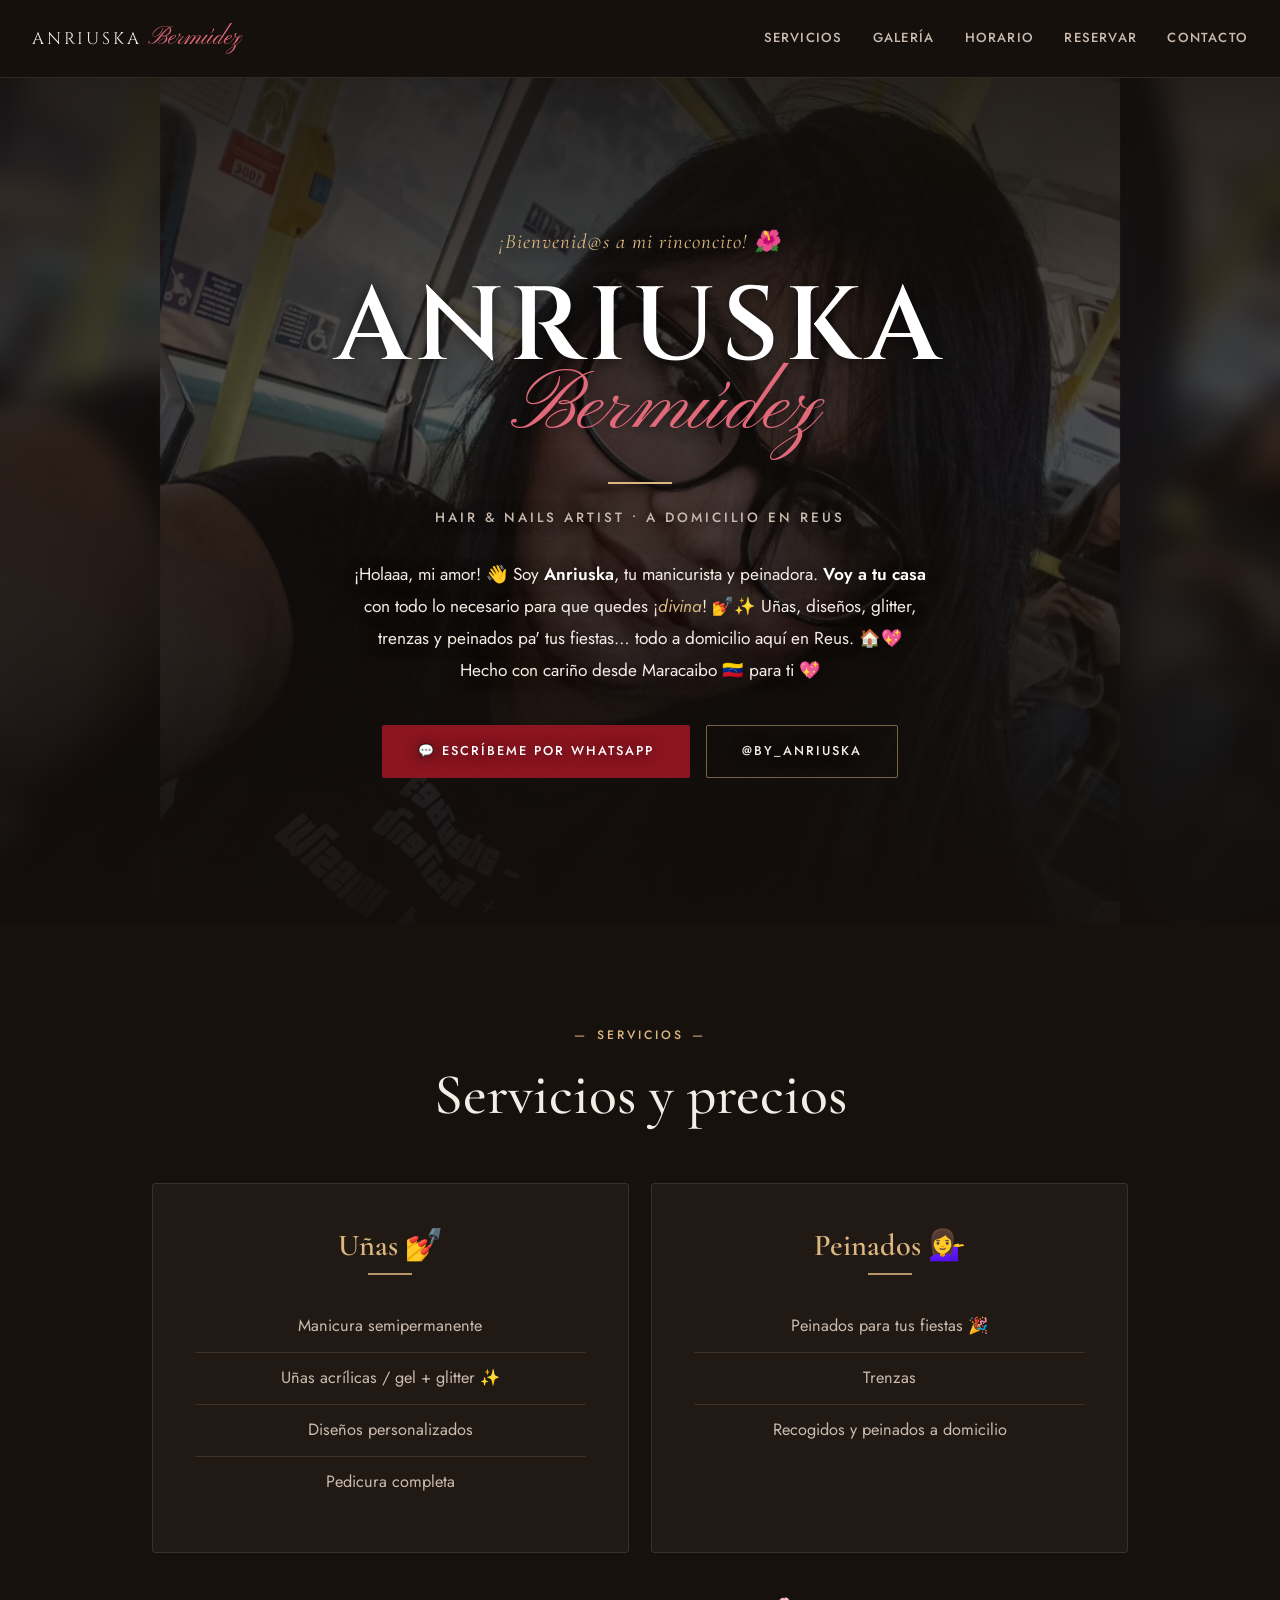
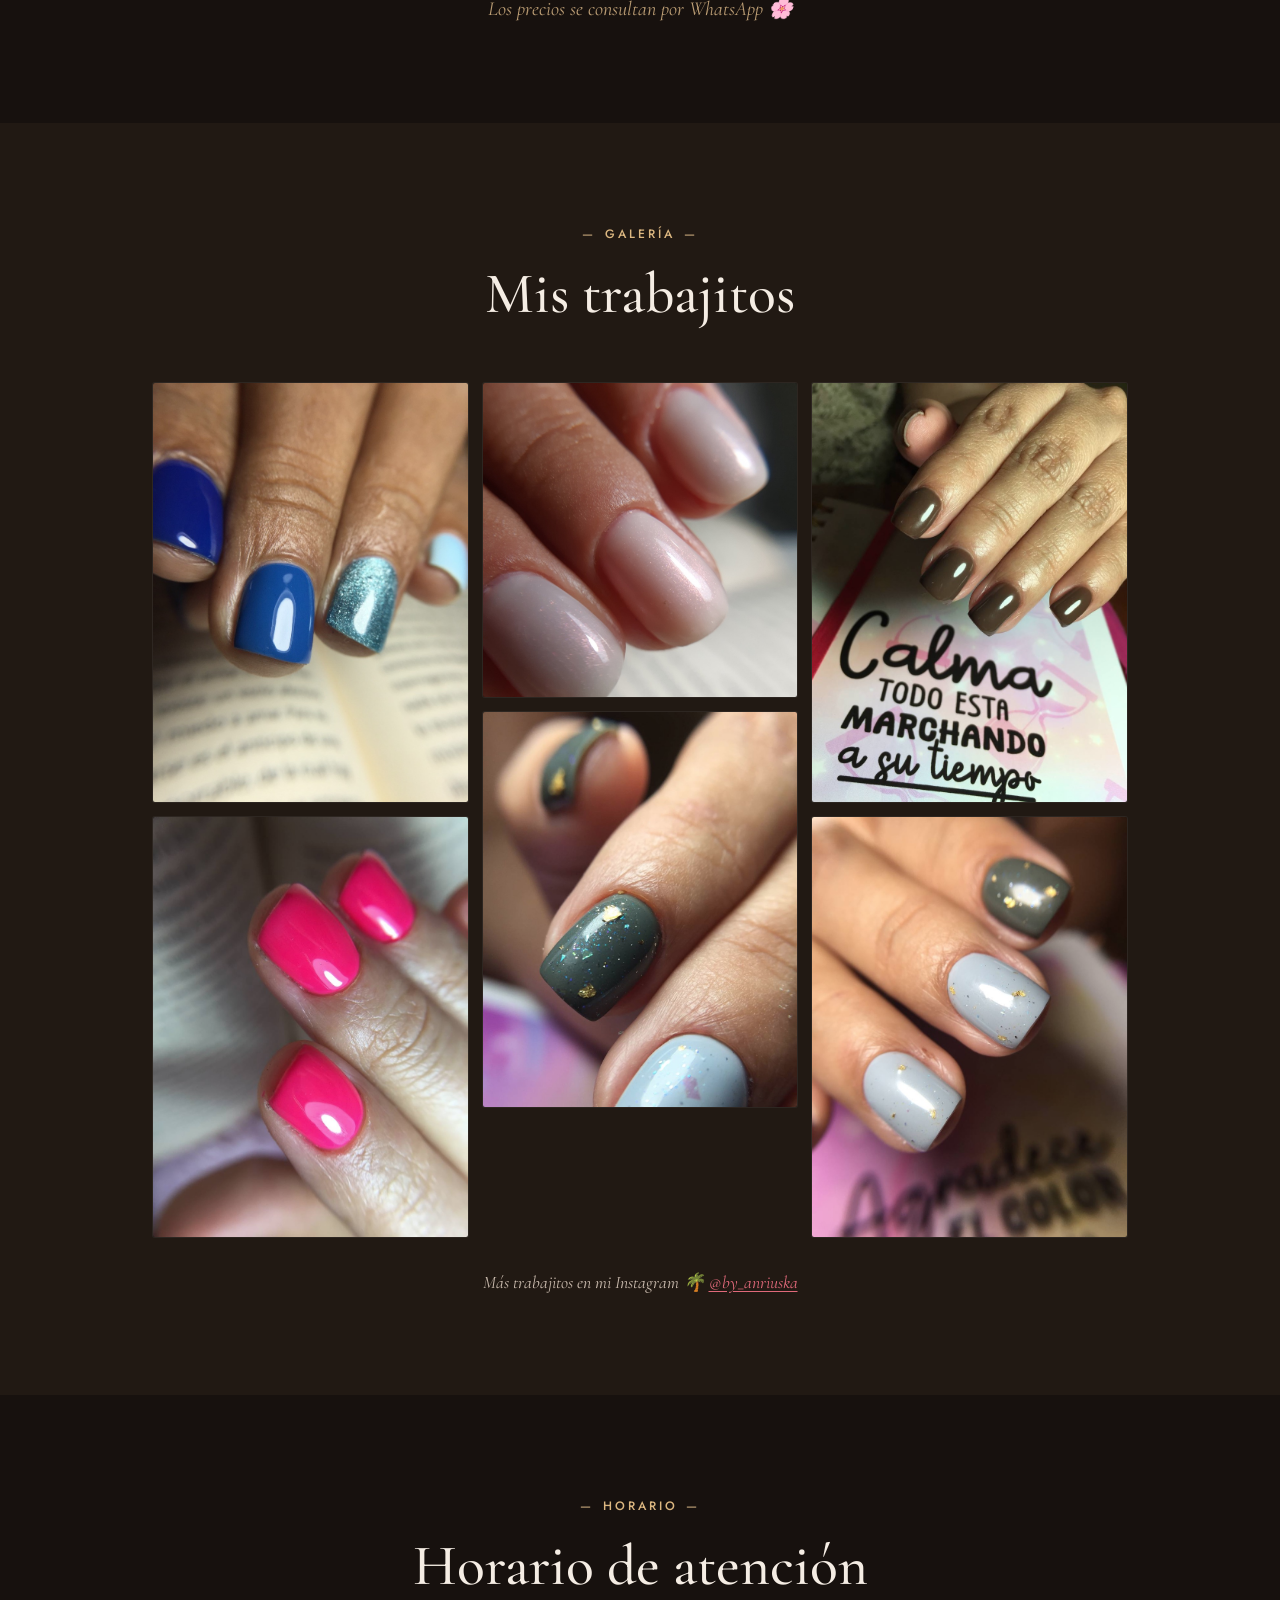
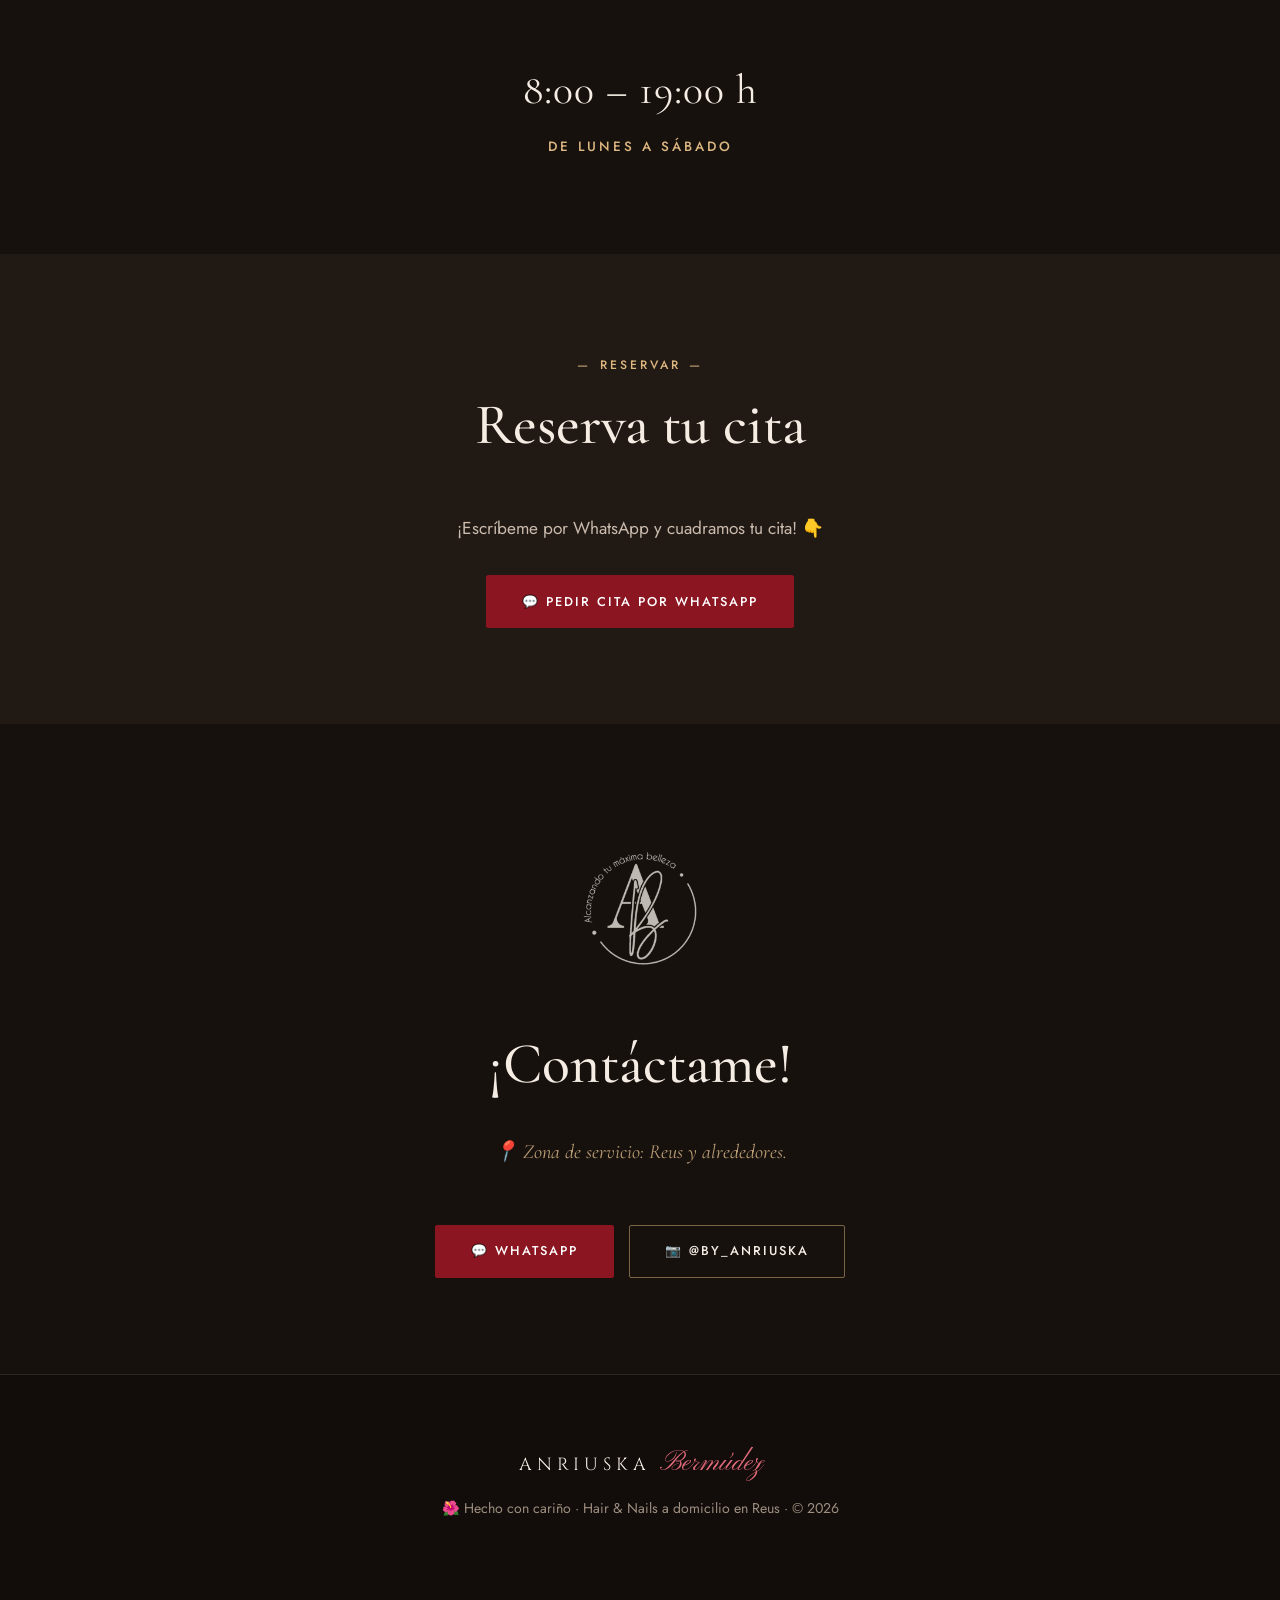
==== commit aab7a763: "Add Cálido·Lux: readable warm-luxury rebuild via frontend-design skill Same content, new self-contai" ====
--- a/index.html
+++ b/index.html
@@ -2,9 +2,9 @@
 <html lang="es">
 <head>
   <meta charset="UTF-8" />
-  <meta http-equiv="refresh" content="0; url=calido.html" />
+  <meta http-equiv="refresh" content="0; url=lux.html" />
   <title>Anriuska Bermúdez</title>
-  <script>window.location.replace("calido.html");</script>
+  <script>window.location.replace("lux.html");</script>
 </head>
 <body></body>
 </html>
